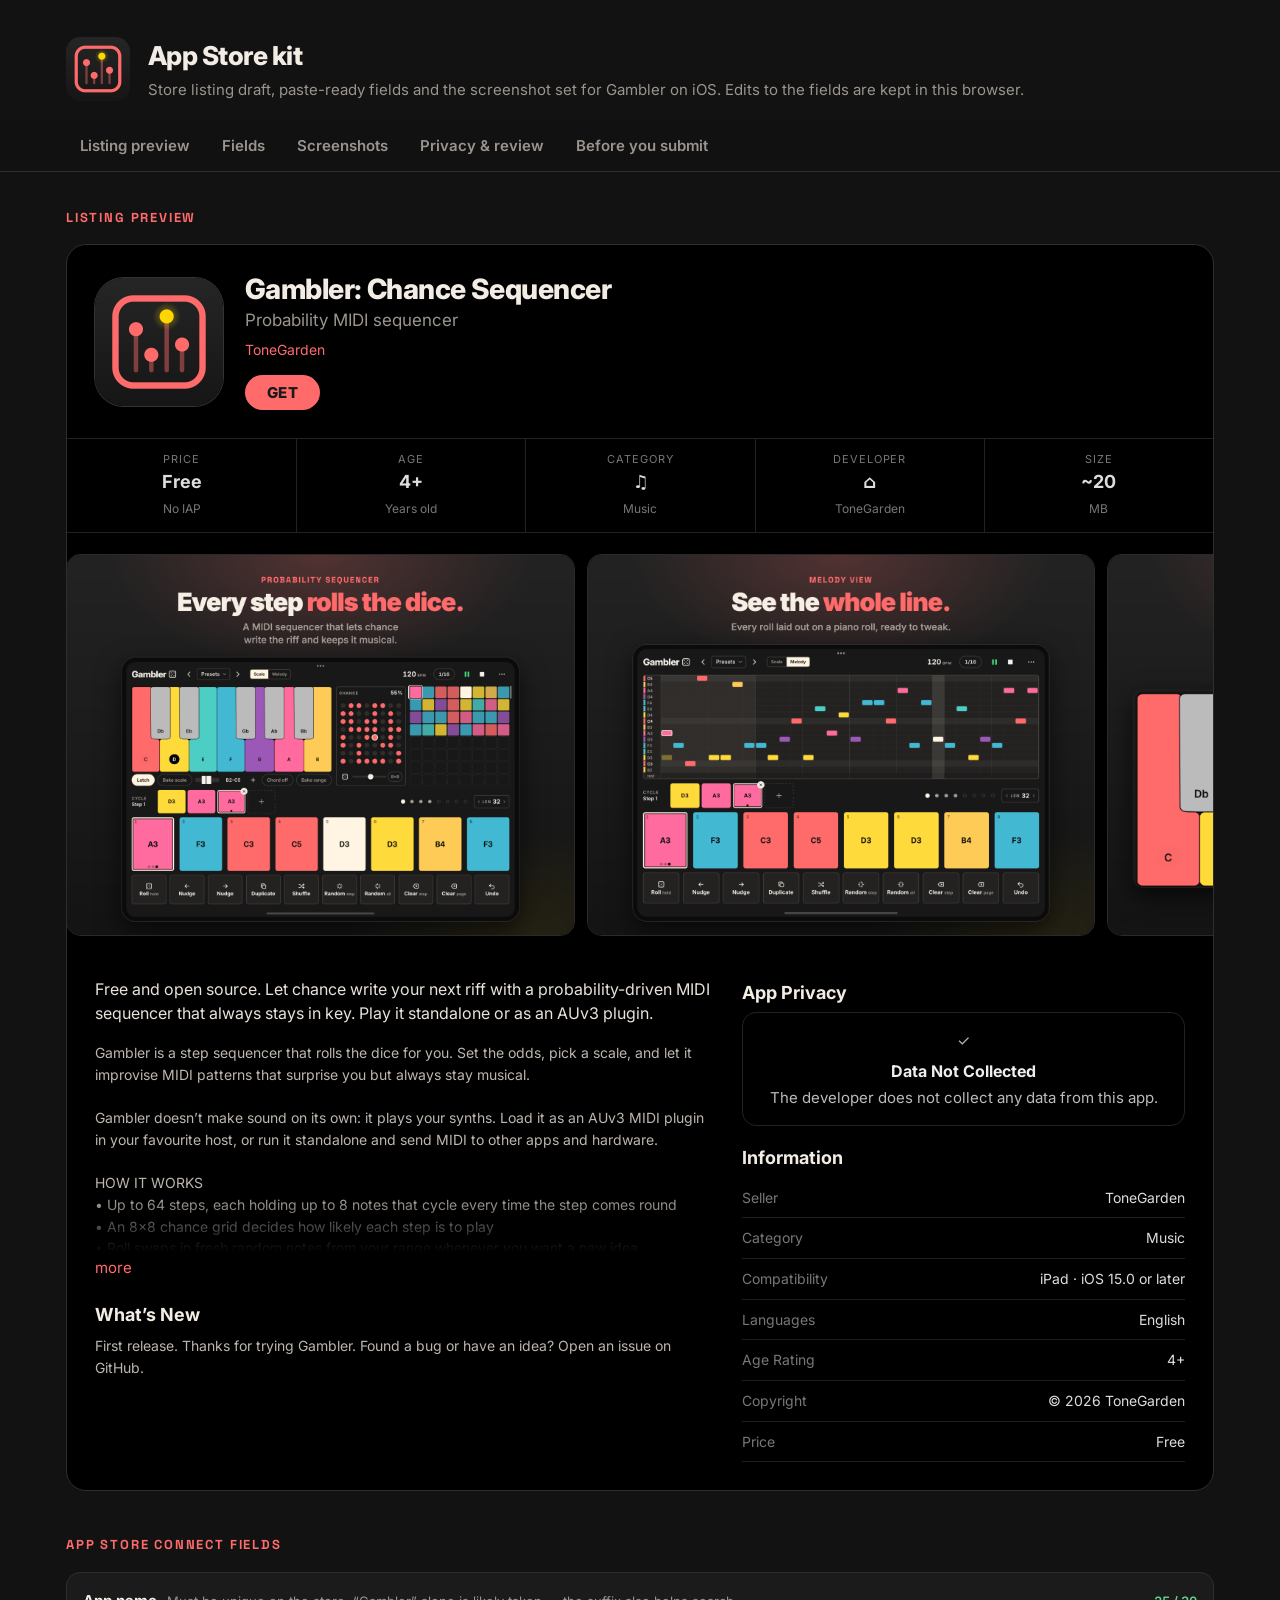
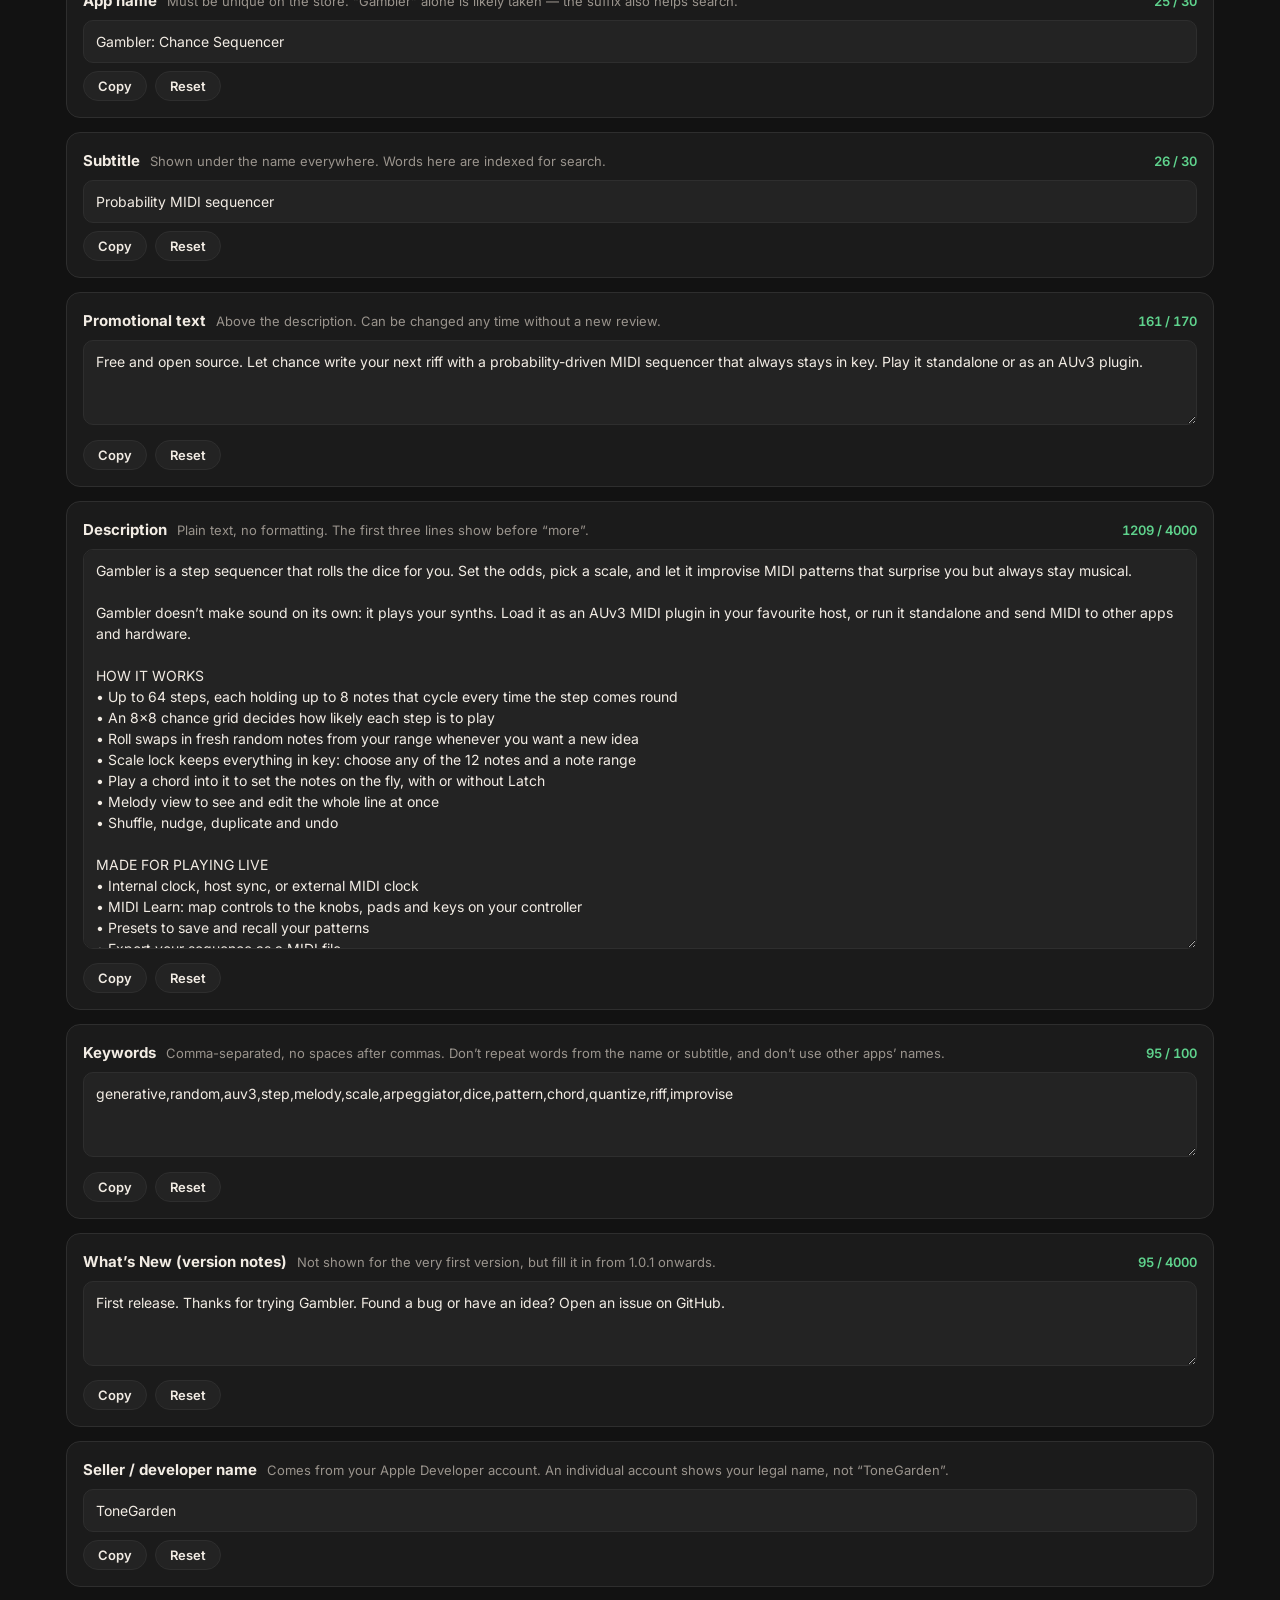
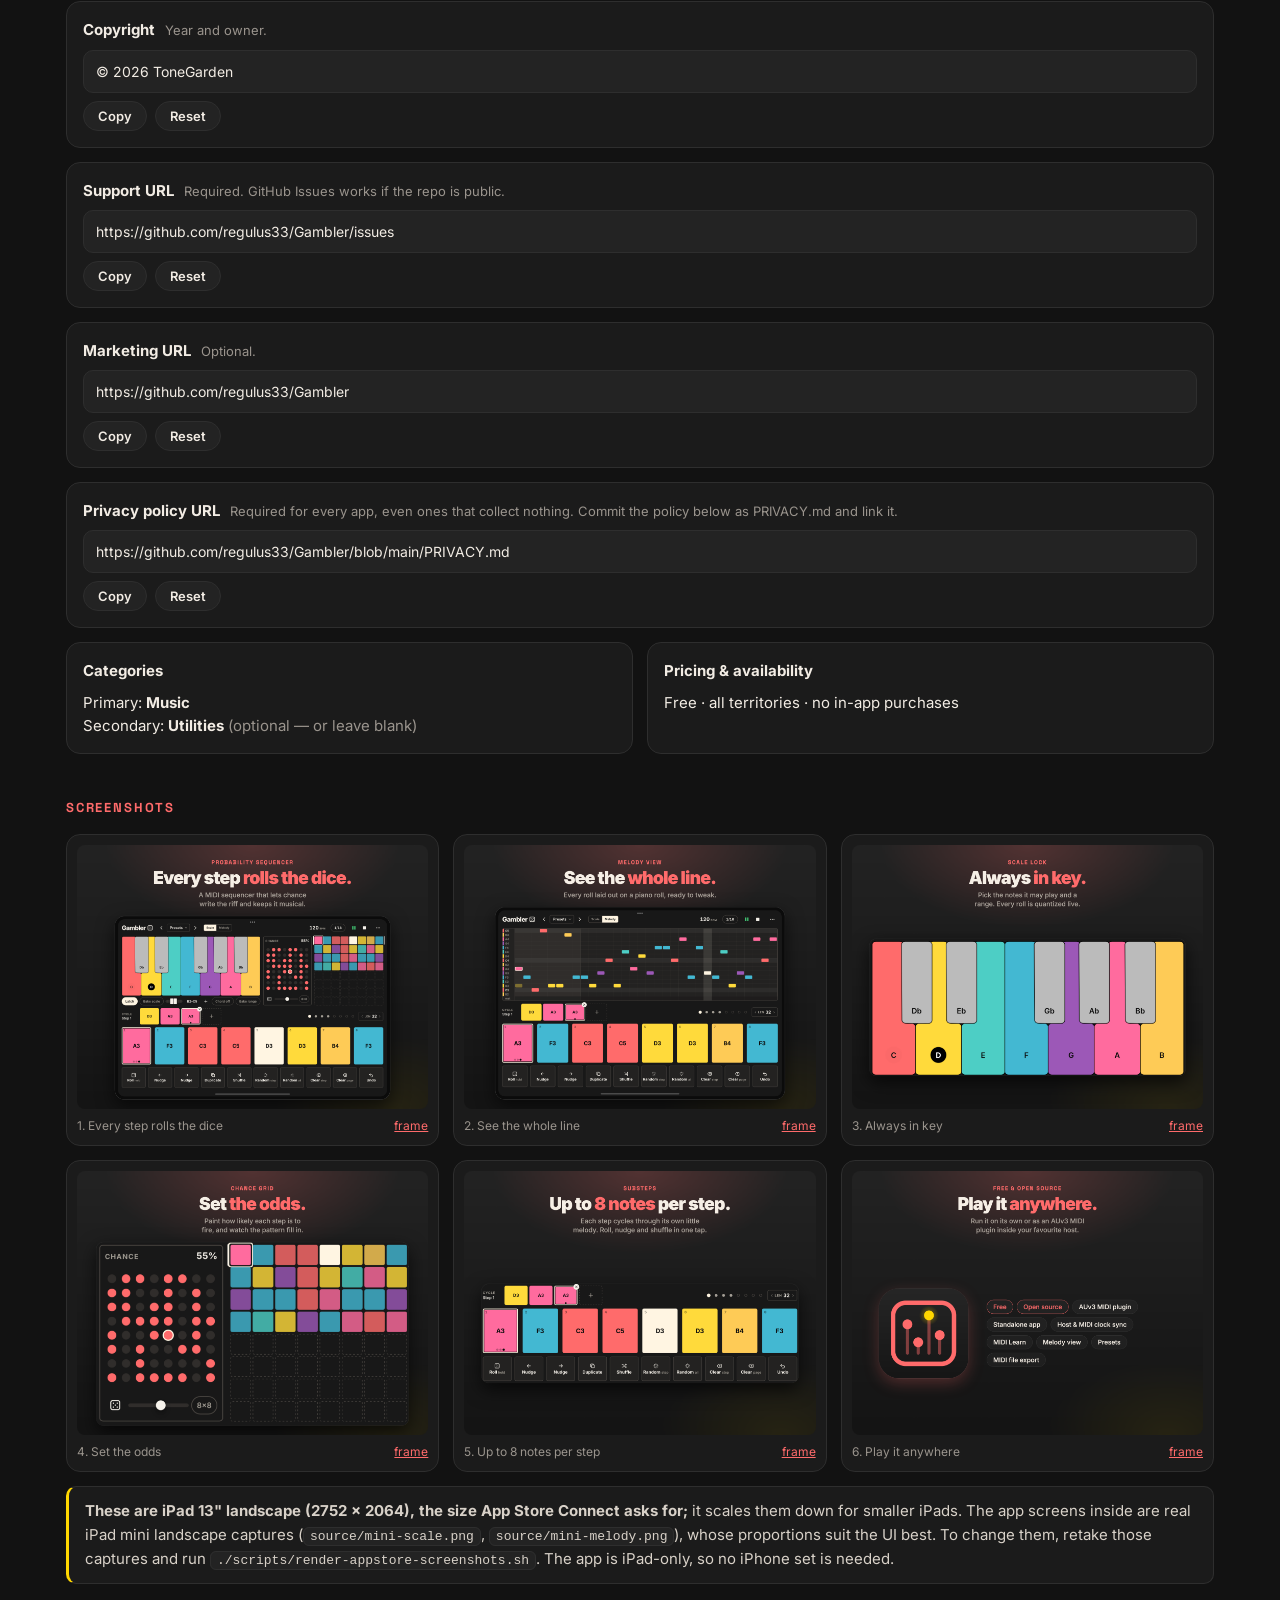
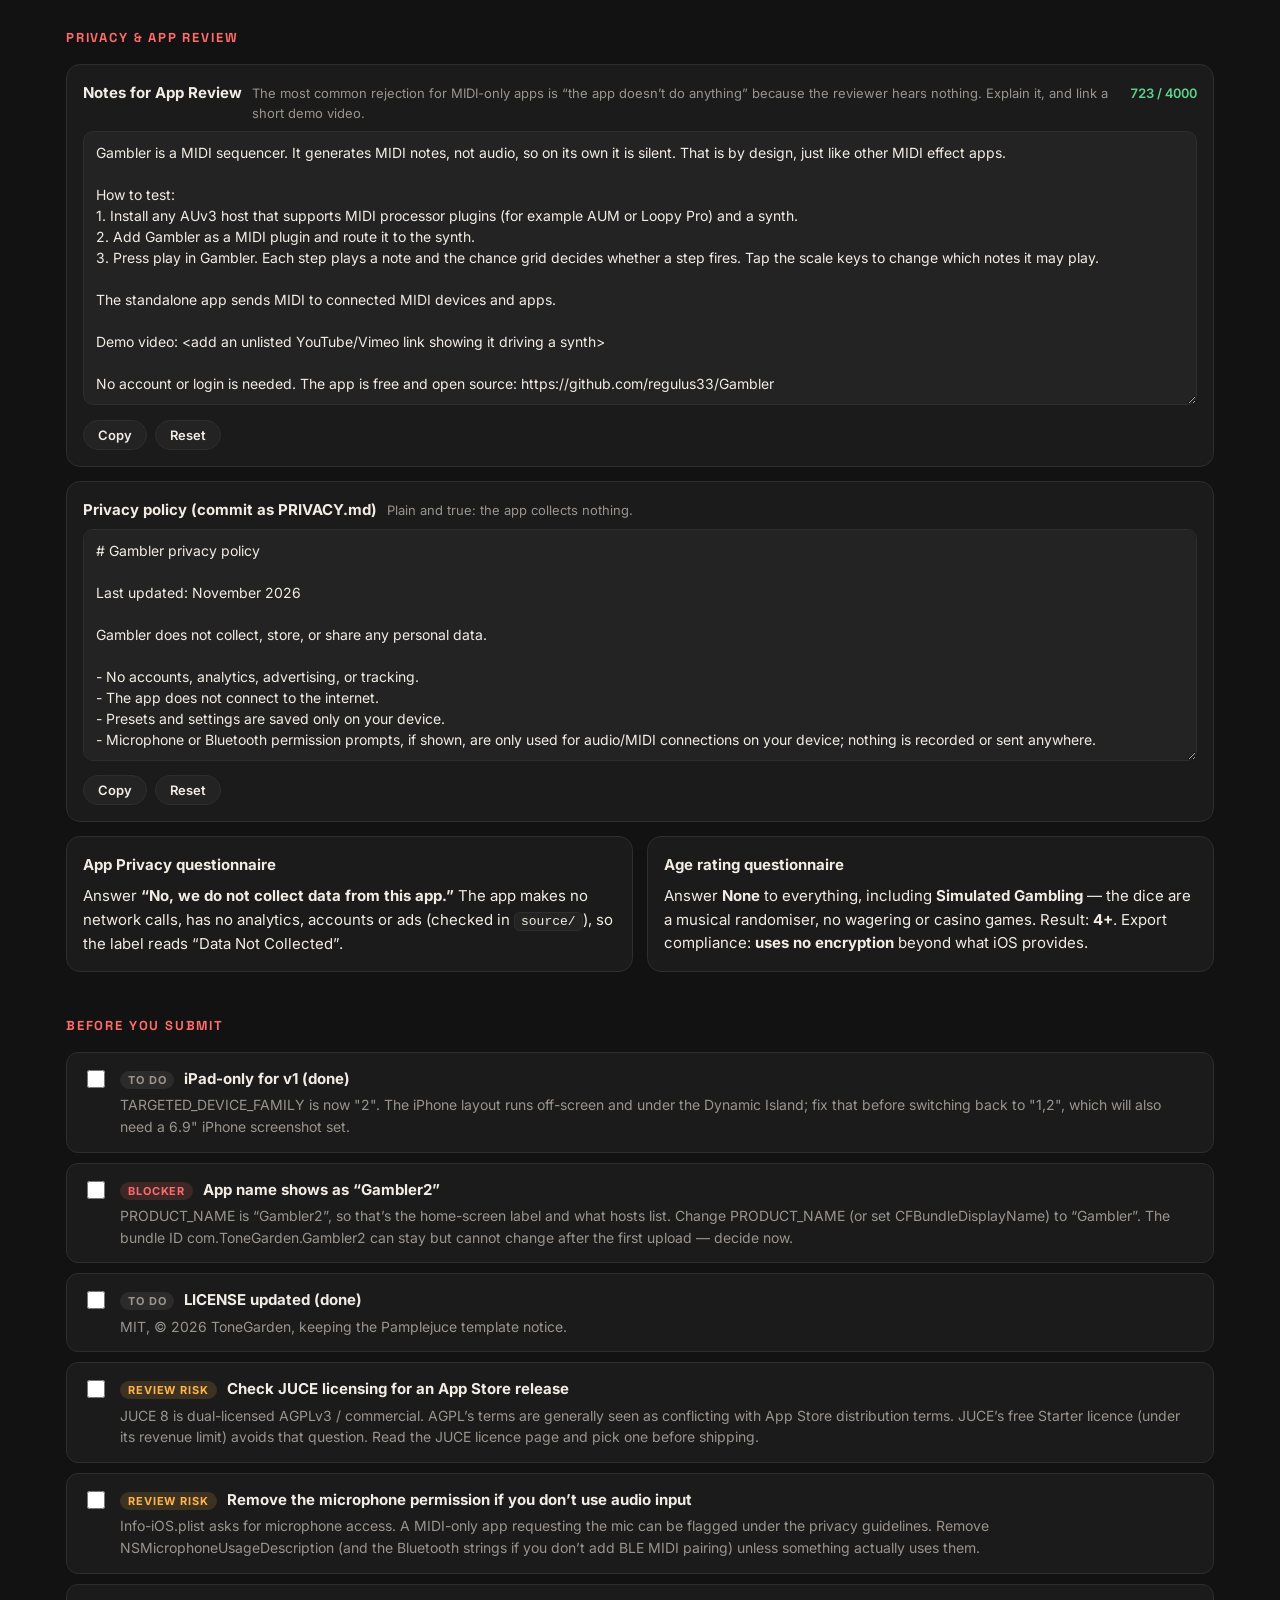
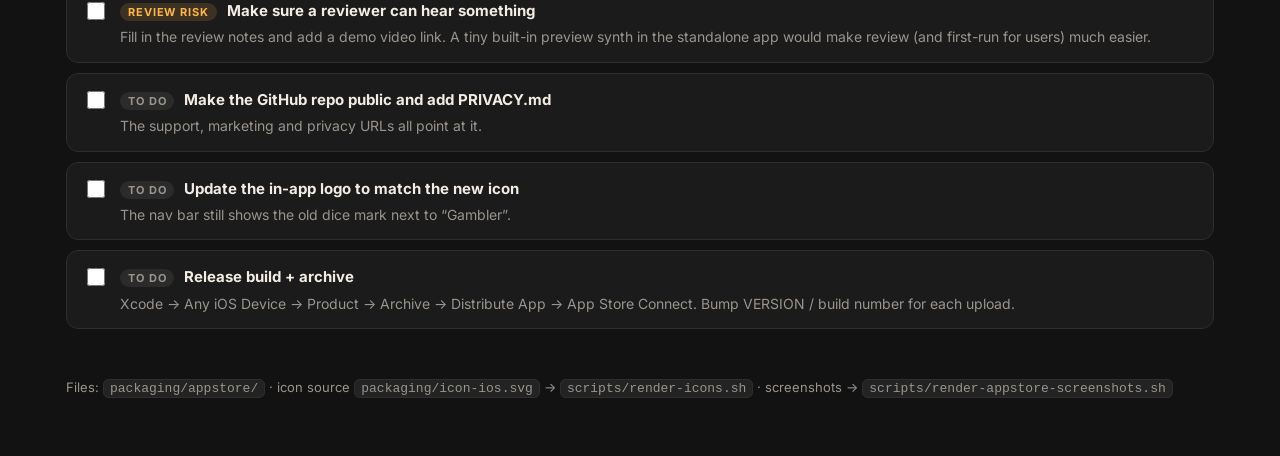
==== packaging/appstore/index.html @ eb15cb84 "Prepare for open source: new README, icons, App Store kit, iPad-only, remove stale docs and personal" ====
<!doctype html>
<html lang="en">
<head>
<meta charset="utf-8">
<meta name="viewport" content="width=device-width, initial-scale=1">
<title>Gambler App Store Kit</title>
<link href="https://fonts.googleapis.com/css2?family=Inter:wght@400;500;600;800;900&family=Space+Grotesk:wght@700&display=swap" rel="stylesheet">
<style>
  :root {
    --bg: #121212; --card: #1b1b1b; --raised: #232323; --line: #2e2e2e;
    --text: #f2ece4; --muted: #9a948d; --coral: #FF6B6B; --gold: #FFD700; --ok: #5fd38d; --warn: #ffb44d;
  }
  * { box-sizing: border-box; }
  body { margin: 0; background: var(--bg); color: var(--text); font: 15px/1.55 Inter, system-ui, sans-serif; }
  a { color: var(--coral); }
  .wrap { max-width: 1180px; margin: 0 auto; padding: 0 16px; }
  header.top { padding: 36px 0 20px; display: flex; gap: 18px; align-items: center; }
  header.top img { width: 64px; height: 64px; border-radius: 22.5%; }
  header.top h1 { margin: 0; font-size: 26px; font-weight: 800; letter-spacing: -0.02em; }
  header.top p { margin: 2px 0 0; color: var(--muted); }
  nav.tabs { position: sticky; top: 0; z-index: 5; background: color-mix(in srgb, var(--bg) 92%, transparent); backdrop-filter: blur(8px); border-bottom: 1px solid var(--line); }
  nav.tabs .wrap { display: flex; gap: 4px; overflow-x: auto; }
  nav.tabs a { color: var(--muted); text-decoration: none; padding: 12px 14px; font-weight: 600; white-space: nowrap; border-bottom: 2px solid transparent; }
  nav.tabs a:hover { color: var(--text); }
  section { padding: 36px 0 8px; }
  section > h2 { font-size: 13px; letter-spacing: .14em; text-transform: uppercase; color: var(--coral); font-family: 'Space Grotesk', sans-serif; margin: 0 0 16px; }

  /* ---------- store listing preview ---------- */
  .listing { background: #000; border-radius: 20px; border: 1px solid var(--line); overflow: hidden; }
  .lhead { display: flex; gap: 22px; padding: 28px; align-items: center; flex-wrap: wrap; }
  .lhead img { width: 128px; height: 128px; border-radius: 22.5%; box-shadow: 0 0 0 1px #333; }
  .lhead .t { flex: 1; min-width: 220px; }
  .lhead h3 { margin: 0; font-size: 28px; font-weight: 800; letter-spacing: -0.02em; line-height: 1.15; }
  .lhead .subt { color: var(--muted); font-size: 17px; margin-top: 2px; }
  .lhead .dev { color: var(--coral); font-size: 14px; margin-top: 6px; }
  .get { margin-top: 14px; display: inline-block; background: var(--coral); color: #1a1a1a; font-weight: 800; border-radius: 999px; padding: 6px 22px; letter-spacing: .02em; }
  .facts { display: grid; grid-template-columns: repeat(5, 1fr); border-top: 1px solid #222; border-bottom: 1px solid #222; }
  .facts div { padding: 12px 8px; text-align: center; border-left: 1px solid #222; }
  .facts div:first-child { border-left: 0; }
  .facts small { display: block; color: #777; font-size: 11px; text-transform: uppercase; letter-spacing: .08em; }
  .facts b { display: block; font-size: 18px; color: #ddd; }
  .facts span { color: #777; font-size: 12px; }
  .shots { display: flex; gap: 14px; overflow-x: auto; padding: 22px 28px; scroll-snap-type: x mandatory; }
  .shots img { height: 380px; border-radius: 14px; scroll-snap-align: start; box-shadow: 0 0 0 1px #2a2a2a; flex: none; }
  .lbody { padding: 4px 28px 28px; display: grid; grid-template-columns: 1.4fr 1fr; gap: 28px; }
  .lbody h4 { margin: 18px 0 6px; font-size: 18px; }
  .promo { font-size: 16px; color: #e8e2da; }
  .desc { white-space: pre-line; color: #bdb6ae; font-size: 14px; max-height: 210px; overflow: hidden; position: relative; }
  .desc.open { max-height: none; }
  .desc:not(.open)::after { content: ''; position: absolute; inset: auto 0 0; height: 60px; background: linear-gradient(transparent, #000); }
  .more { background: none; border: 0; color: var(--coral); font: inherit; padding: 4px 0; cursor: pointer; }
  .privacy { border: 1px solid #222; border-radius: 14px; padding: 16px; text-align: center; color: #bbb; }
  .privacy b { display: block; color: #eee; font-size: 16px; margin: 6px 0 2px; }
  .info { width: 100%; border-collapse: collapse; font-size: 14px; }
  .info td { padding: 9px 0; border-bottom: 1px solid #1d1d1d; }
  .info td:first-child { color: #777; }
  .info td:last-child { text-align: right; color: #ddd; }

  /* ---------- fields ---------- */
  .fields { display: grid; gap: 14px; }
  .field { background: var(--card); border: 1px solid var(--line); border-radius: 14px; padding: 16px; }
  .fhead { display: flex; align-items: baseline; gap: 10px; flex-wrap: wrap; margin-bottom: 8px; }
  .fhead b { font-size: 15px; }
  .fhead .hint { color: var(--muted); font-size: 13px; flex: 1; min-width: 200px; }
  .count { font-variant-numeric: tabular-nums; font-size: 13px; color: var(--ok); font-weight: 600; }
  .count.over { color: var(--coral); }
  textarea, input.v {
    width: 100%; background: var(--raised); color: var(--text); border: 1px solid var(--line); border-radius: 10px;
    padding: 10px 12px; font: 14px/1.5 Inter, sans-serif; resize: vertical;
  }
  textarea:focus, input.v:focus { outline: 2px solid var(--coral); outline-offset: -1px; }
  .factions { display: flex; gap: 8px; margin-top: 8px; }
  .btn { background: var(--raised); color: var(--text); border: 1px solid var(--line); border-radius: 999px; padding: 6px 14px; font: 600 13px Inter, sans-serif; cursor: pointer; }
  .btn:hover { border-color: var(--coral); }
  .btn.done { border-color: var(--ok); color: var(--ok); }
  .two { display: grid; grid-template-columns: 1fr 1fr; gap: 14px; }

  /* ---------- screenshots ---------- */
  .gallery { display: grid; grid-template-columns: repeat(auto-fill, minmax(300px, 1fr)); gap: 14px; }
  .gallery figure { margin: 0; background: var(--card); border: 1px solid var(--line); border-radius: 14px; padding: 10px; }
  .gallery img { width: 100%; border-radius: 8px; display: block; }
  .gallery figcaption { font-size: 12px; color: var(--muted); margin-top: 8px; display: flex; justify-content: space-between; }
  .note { background: var(--card); border: 1px solid var(--line); border-left: 3px solid var(--gold); border-radius: 10px; padding: 12px 16px; color: #d8d1c8; margin-top: 14px; }
  code { background: var(--raised); border: 1px solid var(--line); border-radius: 6px; padding: 1px 6px; font-size: 13px; }

  /* ---------- checklist ---------- */
  .checks { display: grid; gap: 10px; }
  .check { display: flex; gap: 12px; align-items: flex-start; background: var(--card); border: 1px solid var(--line); border-radius: 12px; padding: 14px 16px; }
  .check input { width: 18px; height: 18px; margin-top: 3px; accent-color: var(--coral); flex: none; }
  .check .tag { font-size: 11px; font-weight: 700; letter-spacing: .08em; text-transform: uppercase; border-radius: 999px; padding: 2px 8px; margin-right: 6px; }
  .tag.block { background: rgba(255,107,107,.15); color: var(--coral); }
  .tag.risk { background: rgba(255,180,77,.15); color: var(--warn); }
  .tag.todo { background: rgba(255,255,255,.07); color: var(--muted); }
  .check p { margin: 4px 0 0; color: var(--muted); font-size: 14px; }
  .check.done > div { opacity: .5; }
  footer { color: var(--muted); font-size: 13px; padding: 40px 0 60px; }

  @media (max-width: 760px) {
    .lbody, .two { grid-template-columns: 1fr; }
    .facts { grid-template-columns: repeat(3, 1fr); }
    .facts div:nth-child(n+4) { display: none; }
    .shots img { height: 220px; }
  }
</style>
</head>
<body>
<div class="wrap">
  <header class="top">
    <img src="source/icon.png" alt="Gambler icon">
    <div>
      <h1>App Store kit</h1>
      <p>Store listing draft, paste-ready fields and the screenshot set for Gambler on iOS. Edits to the fields are kept in this browser.</p>
    </div>
  </header>
</div>
<nav class="tabs"><div class="wrap">
  <a href="#preview">Listing preview</a><a href="#fields">Fields</a><a href="#screenshots">Screenshots</a><a href="#review">Privacy &amp; review</a><a href="#checklist">Before you submit</a>
</div></nav>

<main class="wrap">
  <!-- ======================================================= PREVIEW -->
  <section id="preview">
    <h2>Listing preview</h2>
    <div class="listing">
      <div class="lhead">
        <img src="source/icon.png" alt="">
        <div class="t">
          <h3 data-bind="name"></h3>
          <div class="subt" data-bind="subtitle"></div>
          <div class="dev" data-bind="seller"></div>
          <span class="get">GET</span>
        </div>
      </div>
      <div class="facts">
        <div><small>Price</small><b>Free</b><span>No IAP</span></div>
        <div><small>Age</small><b>4+</b><span>Years old</span></div>
        <div><small>Category</small><b>♫</b><span>Music</span></div>
        <div><small>Developer</small><b>⌂</b><span data-bind="seller"></span></div>
        <div><small>Size</small><b>~20</b><span>MB</span></div>
      </div>
      <div class="shots" id="shots"></div>
      <div class="lbody">
        <div>
          <p class="promo" data-bind="promo"></p>
          <div class="desc" id="desc" data-bind="description"></div>
          <button class="more" id="more">more</button>
          <h4>What’s New</h4>
          <div class="desc open" data-bind="whatsnew" style="max-height:none"></div>
        </div>
        <div>
          <h4>App Privacy</h4>
          <div class="privacy">✓<b>Data Not Collected</b>The developer does not collect any data from this app.</div>
          <h4>Information</h4>
          <table class="info">
            <tr><td>Seller</td><td data-bind="seller"></td></tr>
            <tr><td>Category</td><td>Music</td></tr>
            <tr><td>Compatibility</td><td>iPad · iOS 15.0 or later</td></tr>
            <tr><td>Languages</td><td>English</td></tr>
            <tr><td>Age Rating</td><td>4+</td></tr>
            <tr><td>Copyright</td><td data-bind="copyright"></td></tr>
            <tr><td>Price</td><td>Free</td></tr>
          </table>
        </div>
      </div>
    </div>
  </section>

  <!-- ======================================================= FIELDS -->
  <section id="fields">
    <h2>App Store Connect fields</h2>
    <div class="fields" id="fieldlist"></div>
    <div class="two" style="margin-top:14px">
      <div class="field">
        <div class="fhead"><b>Categories</b></div>
        Primary: <b>Music</b><br>Secondary: <b>Utilities</b> <span style="color:var(--muted)">(optional — or leave blank)</span>
      </div>
      <div class="field">
        <div class="fhead"><b>Pricing &amp; availability</b></div>
        Free · all territories · no in-app purchases
      </div>
    </div>
  </section>

  <!-- ======================================================= SCREENSHOTS -->
  <section id="screenshots">
    <h2>Screenshots</h2>
    <div class="gallery" id="gallery"></div>
    <div class="note">
      <b>These are iPad 13" landscape (2752 × 2064), the size App Store Connect asks for;</b> it scales them down for smaller iPads.
      The app screens inside are real iPad mini landscape captures (<code>source/mini-scale.png</code>, <code>source/mini-melody.png</code>),
      whose proportions suit the UI best. To change them, retake those captures and run <code>./scripts/render-appstore-screenshots.sh</code>.
      The app is iPad-only, so no iPhone set is needed.
    </div>
  </section>

  <!-- ======================================================= PRIVACY & REVIEW -->
  <section id="review">
    <h2>Privacy &amp; App Review</h2>
    <div class="fields" id="reviewlist"></div>
    <div class="two" style="margin-top:14px">
      <div class="field">
        <div class="fhead"><b>App Privacy questionnaire</b></div>
        Answer <b>“No, we do not collect data from this app.”</b> The app makes no network calls, has no analytics, accounts or ads (checked in <code>source/</code>), so the label reads “Data Not Collected”.
      </div>
      <div class="field">
        <div class="fhead"><b>Age rating questionnaire</b></div>
        Answer <b>None</b> to everything, including <b>Simulated Gambling</b> — the dice are a musical randomiser, no wagering or casino games. Result: <b>4+</b>.
        Export compliance: <b>uses no encryption</b> beyond what iOS provides.
      </div>
    </div>
  </section>

  <!-- ======================================================= CHECKLIST -->
  <section id="checklist">
    <h2>Before you submit</h2>
    <div class="checks" id="checks"></div>
  </section>

  <footer>Files: <code>packaging/appstore/</code> · icon source <code>packaging/icon-ios.svg</code> → <code>scripts/render-icons.sh</code> · screenshots → <code>scripts/render-appstore-screenshots.sh</code></footer>
</main>

<script>
const REPO = 'https://github.com/regulus33/Gambler';

const FIELDS = [
  { id: 'name', label: 'App name', limit: 30, hint: 'Must be unique on the store. “Gambler” alone is likely taken — the suffix also helps search.',
    value: 'Gambler: Chance Sequencer' },
  { id: 'subtitle', label: 'Subtitle', limit: 30, hint: 'Shown under the name everywhere. Words here are indexed for search.',
    value: 'Probability MIDI sequencer' },
  { id: 'promo', label: 'Promotional text', limit: 170, hint: 'Above the description. Can be changed any time without a new review.',
    value: 'Free and open source. Let chance write your next riff with a probability-driven MIDI sequencer that always stays in key. Play it standalone or as an AUv3 plugin.' },
  { id: 'description', label: 'Description', limit: 4000, rows: 18, hint: 'Plain text, no formatting. The first three lines show before “more”.',
    value:
`Gambler is a step sequencer that rolls the dice for you. Set the odds, pick a scale, and let it improvise MIDI patterns that surprise you but always stay musical.

Gambler doesn’t make sound on its own: it plays your synths. Load it as an AUv3 MIDI plugin in your favourite host, or run it standalone and send MIDI to other apps and hardware.

HOW IT WORKS
• Up to 64 steps, each holding up to 8 notes that cycle every time the step comes round
• An 8×8 chance grid decides how likely each step is to play
• Roll swaps in fresh random notes from your range whenever you want a new idea
• Scale lock keeps everything in key: choose any of the 12 notes and a note range
• Play a chord into it to set the notes on the fly, with or without Latch
• Melody view to see and edit the whole line at once
• Shuffle, nudge, duplicate and undo

MADE FOR PLAYING LIVE
• Internal clock, host sync, or external MIDI clock
• MIDI Learn: map controls to the knobs, pads and keys on your controller
• Presets to save and recall your patterns
• Export your sequence as a MIDI file

FREE AND OPEN SOURCE
No ads, no in-app purchases, no account, no tracking. The full source code is on GitHub: ${REPO}` },
  { id: 'keywords', label: 'Keywords', limit: 100, hint: 'Comma-separated, no spaces after commas. Don’t repeat words from the name or subtitle, and don’t use other apps’ names.',
    value: 'generative,random,auv3,step,melody,scale,arpeggiator,dice,pattern,chord,quantize,riff,improvise' },
  { id: 'whatsnew', label: 'What’s New (version notes)', limit: 4000, rows: 3, hint: 'Not shown for the very first version, but fill it in from 1.0.1 onwards.',
    value: 'First release. Thanks for trying Gambler. Found a bug or have an idea? Open an issue on GitHub.' },
  { id: 'seller', label: 'Seller / developer name', limit: 0, hint: 'Comes from your Apple Developer account. An individual account shows your legal name, not “ToneGarden”.',
    value: 'ToneGarden' },
  { id: 'copyright', label: 'Copyright', limit: 0, hint: 'Year and owner.', value: '© 2026 ToneGarden' },
  { id: 'support', label: 'Support URL', limit: 0, hint: 'Required. GitHub Issues works if the repo is public.', value: REPO + '/issues' },
  { id: 'marketing', label: 'Marketing URL', limit: 0, hint: 'Optional.', value: REPO },
  { id: 'privacyurl', label: 'Privacy policy URL', limit: 0, hint: 'Required for every app, even ones that collect nothing. Commit the policy below as PRIVACY.md and link it.',
    value: REPO + '/blob/main/PRIVACY.md' },
];

const REVIEW = [
  { id: 'reviewnotes', label: 'Notes for App Review', limit: 4000, rows: 12,
    hint: 'The most common rejection for MIDI-only apps is “the app doesn’t do anything” because the reviewer hears nothing. Explain it, and link a short demo video.',
    value:
`Gambler is a MIDI sequencer. It generates MIDI notes, not audio, so on its own it is silent. That is by design, just like other MIDI effect apps.

How to test:
1. Install any AUv3 host that supports MIDI processor plugins (for example AUM or Loopy Pro) and a synth.
2. Add Gambler as a MIDI plugin and route it to the synth.
3. Press play in Gambler. Each step plays a note and the chance grid decides whether a step fires. Tap the scale keys to change which notes it may play.

The standalone app sends MIDI to connected MIDI devices and apps.

Demo video: <add an unlisted YouTube/Vimeo link showing it driving a synth>

No account or login is needed. The app is free and open source: ${REPO}` },
  { id: 'privacypolicy', label: 'Privacy policy (commit as PRIVACY.md)', limit: 0, rows: 10, hint: 'Plain and true: the app collects nothing.',
    value:
`# Gambler privacy policy

Last updated: November 2026

Gambler does not collect, store, or share any personal data.

- No accounts, analytics, advertising, or tracking.
- The app does not connect to the internet.
- Presets and settings are saved only on your device.
- Microphone or Bluetooth permission prompts, if shown, are only used for audio/MIDI connections on your device; nothing is recorded or sent anywhere.

Questions: open an issue at ${REPO}/issues` },
];

const CHECKS = [
  { tag: 'todo', title: 'iPad-only for v1 (done)',
    body: 'TARGETED_DEVICE_FAMILY is now "2". The iPhone layout runs off-screen and under the Dynamic Island; fix that before switching back to "1,2", which will also need a 6.9" iPhone screenshot set.' },
  { tag: 'block', title: 'App name shows as “Gambler2”',
    body: 'PRODUCT_NAME is “Gambler2”, so that’s the home-screen label and what hosts list. Change PRODUCT_NAME (or set CFBundleDisplayName) to “Gambler”. The bundle ID com.ToneGarden.Gambler2 can stay but cannot change after the first upload — decide now.' },
  { tag: 'todo', title: 'LICENSE updated (done)',
    body: 'MIT, © 2026 ToneGarden, keeping the Pamplejuce template notice.' },
  { tag: 'risk', title: 'Check JUCE licensing for an App Store release',
    body: 'JUCE 8 is dual-licensed AGPLv3 / commercial. AGPL’s terms are generally seen as conflicting with App Store distribution terms. JUCE’s free Starter licence (under its revenue limit) avoids that question. Read the JUCE licence page and pick one before shipping.' },
  { tag: 'risk', title: 'Remove the microphone permission if you don’t use audio input',
    body: 'Info-iOS.plist asks for microphone access. A MIDI-only app requesting the mic can be flagged under the privacy guidelines. Remove NSMicrophoneUsageDescription (and the Bluetooth strings if you don’t add BLE MIDI pairing) unless something actually uses them.' },
  { tag: 'risk', title: 'Make sure a reviewer can hear something',
    body: 'Fill in the review notes and add a demo video link. A tiny built-in preview synth in the standalone app would make review (and first-run for users) much easier.' },
  { tag: 'todo', title: 'Make the GitHub repo public and add PRIVACY.md', body: 'The support, marketing and privacy URLs all point at it.' },
    { tag: 'todo', title: 'Update the in-app logo to match the new icon', body: 'The nav bar still shows the old dice mark next to “Gambler”.' },
  { tag: 'todo', title: 'Release build + archive', body: 'Xcode → Any iOS Device → Product → Archive → Distribute App → App Store Connect. Bump VERSION / build number for each upload.' },
];

// ---- state (per-browser convenience only) ----
const store = {
  get(k) { try { return localStorage.getItem('gambler.kit.' + k); } catch (e) { return null; } },
  set(k, v) { try { localStorage.setItem('gambler.kit.' + k, v); } catch (e) {} },
};
const values = {};
[...FIELDS, ...REVIEW].forEach(f => values[f.id] = store.get(f.id) ?? f.value);

function fieldHTML(f) {
  const multi = f.rows || f.limit > 30;
  const input = multi
    ? `<textarea rows="${f.rows || 3}" data-id="${f.id}"></textarea>`
    : `<input class="v" data-id="${f.id}">`;
  return `<div class="field">
    <div class="fhead"><b>${f.label}</b><span class="hint">${f.hint || ''}</span>
      ${f.limit ? `<span class="count" data-count="${f.id}"></span>` : ''}</div>
    ${input}
    <div class="factions"><button class="btn" data-copy="${f.id}">Copy</button>
      <button class="btn" data-reset="${f.id}">Reset</button></div>
  </div>`;
}
document.getElementById('fieldlist').innerHTML = FIELDS.map(fieldHTML).join('');
document.getElementById('reviewlist').innerHTML = REVIEW.map(fieldHTML).join('');

const all = Object.fromEntries([...FIELDS, ...REVIEW].map(f => [f.id, f]));
function refresh(id) {
  const f = all[id], v = values[id];
  const c = document.querySelector(`[data-count="${id}"]`);
  if (c) { c.textContent = `${[...v].length} / ${f.limit}`; c.classList.toggle('over', [...v].length > f.limit); }
  document.querySelectorAll(`[data-bind="${id}"]`).forEach(el => el.textContent = v);
}
document.querySelectorAll('[data-id]').forEach(el => {
  const id = el.dataset.id;
  el.value = values[id];
  el.addEventListener('input', () => { values[id] = el.value; store.set(id, el.value); refresh(id); });
  refresh(id);
});
document.addEventListener('click', e => {
  const copy = e.target.closest('[data-copy]'), reset = e.target.closest('[data-reset]');
  if (copy) {
    navigator.clipboard.writeText(values[copy.dataset.copy]).then(() => {
      copy.textContent = 'Copied'; copy.classList.add('done');
      setTimeout(() => { copy.textContent = 'Copy'; copy.classList.remove('done'); }, 1200);
    });
  }
  if (reset) {
    const id = reset.dataset.reset; values[id] = all[id].value; store.set(id, values[id]);
    document.querySelector(`[data-id="${id}"]`).value = values[id]; refresh(id);
  }
});
document.getElementById('more').onclick = e => {
  const d = document.getElementById('desc'); d.classList.toggle('open');
  e.target.textContent = d.classList.contains('open') ? 'less' : 'more';
};

// ---- screenshots ----
const SHOTS = ['Every step rolls the dice', 'See the whole line', 'Always in key', 'Set the odds', 'Up to 8 notes per step', 'Play it anywhere'];
const bust = '?v=' + Date.now();
document.getElementById('shots').innerHTML = SHOTS.map((t, i) => `<img src="screenshots/ipad-${i + 1}.png${bust}" alt="${t}">`).join('');
document.getElementById('gallery').innerHTML = SHOTS.map((t, i) => `<figure>
  <a href="screenshots/ipad-${i + 1}.png" download><img src="screenshots/ipad-${i + 1}.png${bust}" alt="${t}"></a>
  <figcaption><span>${i + 1}. ${t}</span><a href="frame.html?n=${i + 1}" target="_blank">frame</a></figcaption></figure>`).join('');

// ---- checklist ----
document.getElementById('checks').innerHTML = CHECKS.map((c, i) => `<label class="check" data-i="${i}">
  <input type="checkbox" data-check="${i}"><div><span class="tag ${c.tag}">${{ block: 'Blocker', risk: 'Review risk', todo: 'To do' }[c.tag]}</span>
  <b>${c.title}</b><p>${c.body}</p></div></label>`).join('');
document.querySelectorAll('[data-check]').forEach(cb => {
  const i = cb.dataset.check;
  cb.checked = store.get('check.' + i) === '1';
  cb.closest('.check').classList.toggle('done', cb.checked);
  cb.addEventListener('change', () => { store.set('check.' + i, cb.checked ? '1' : '0'); cb.closest('.check').classList.toggle('done', cb.checked); });
});
</script>
</body>
</html>
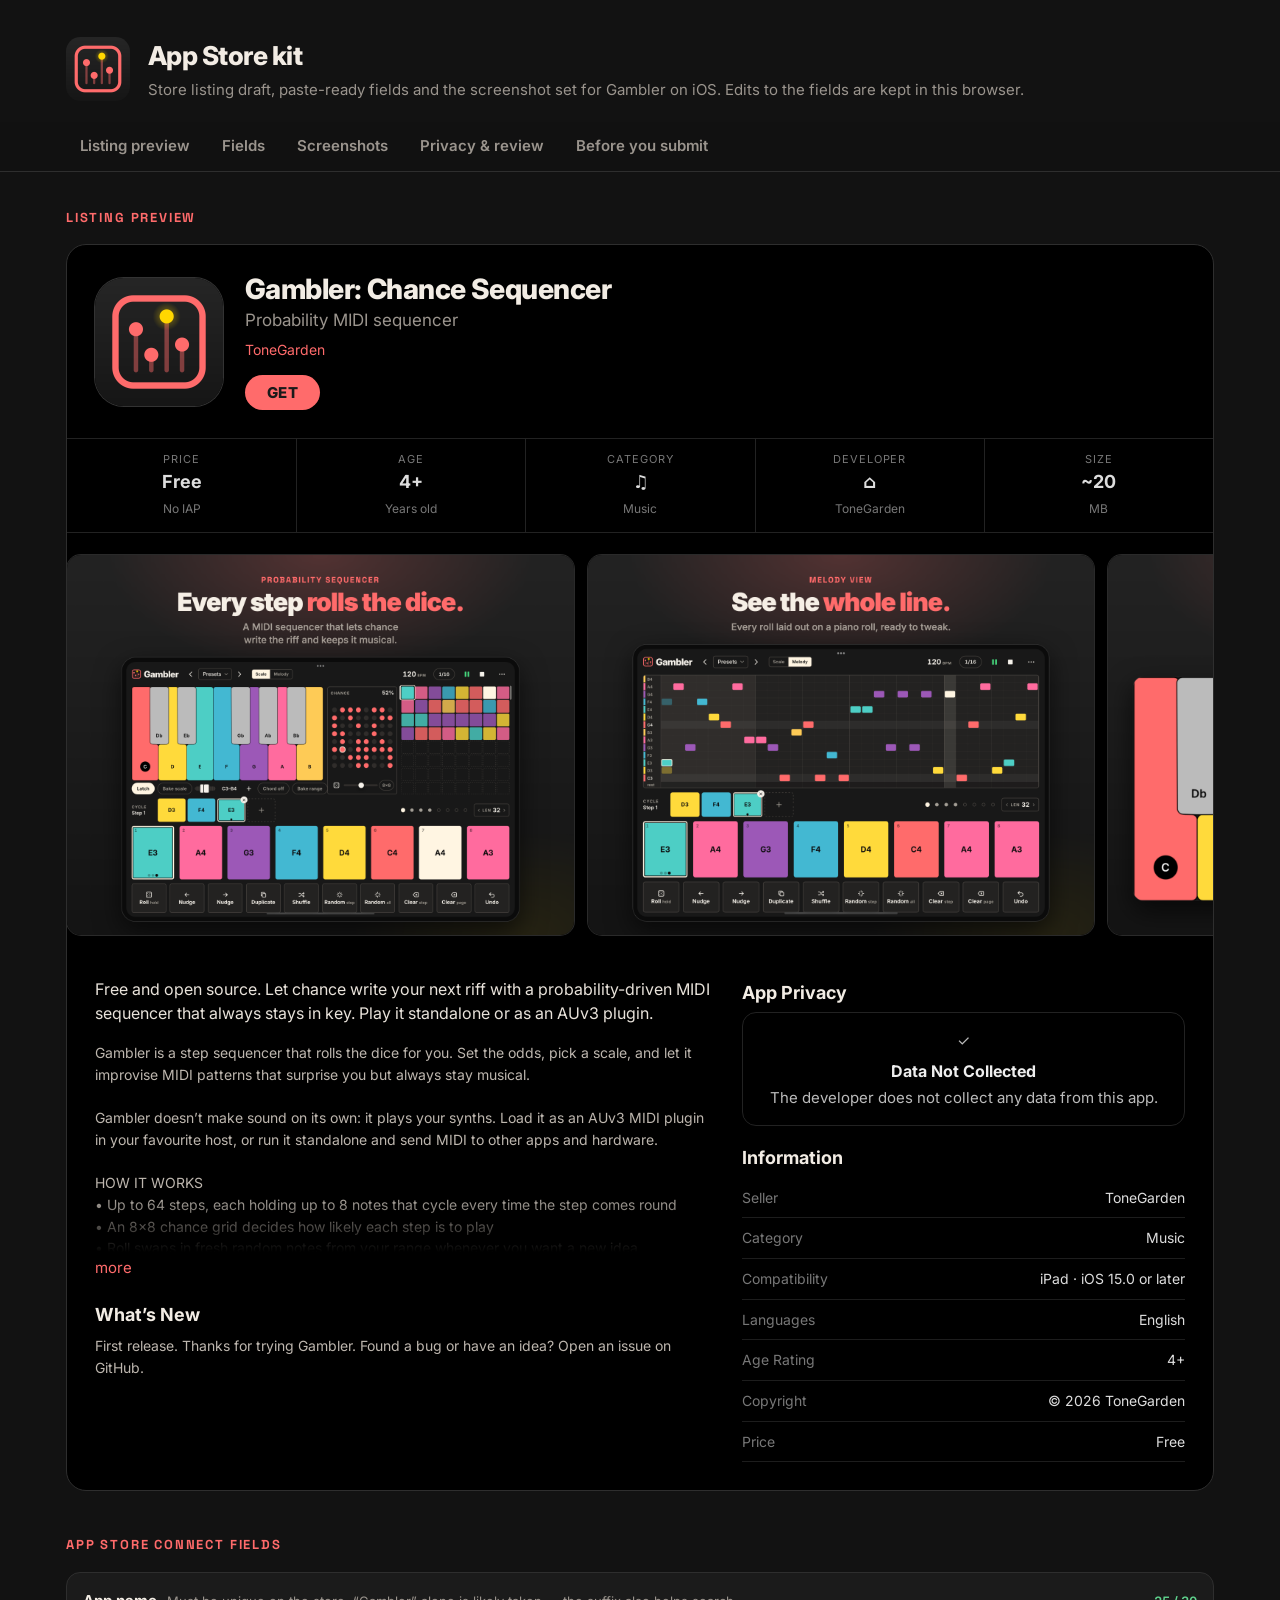
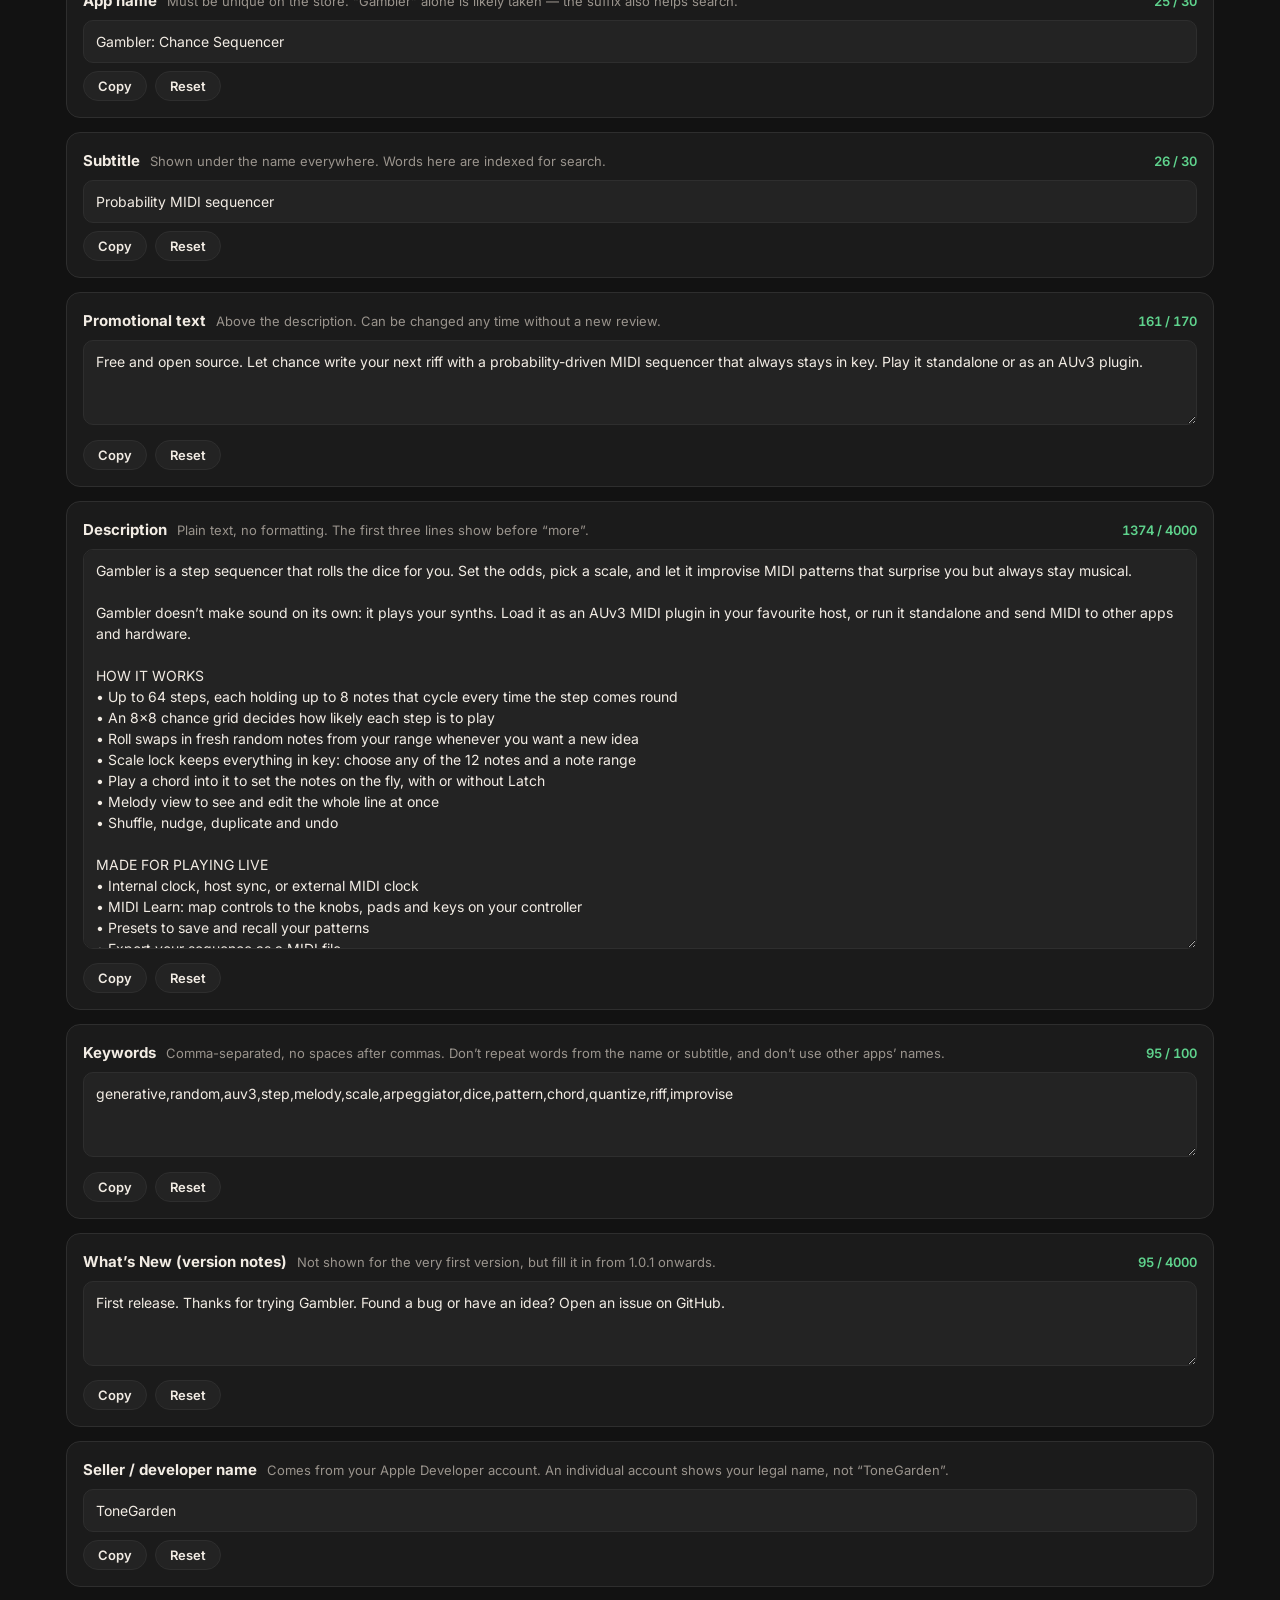
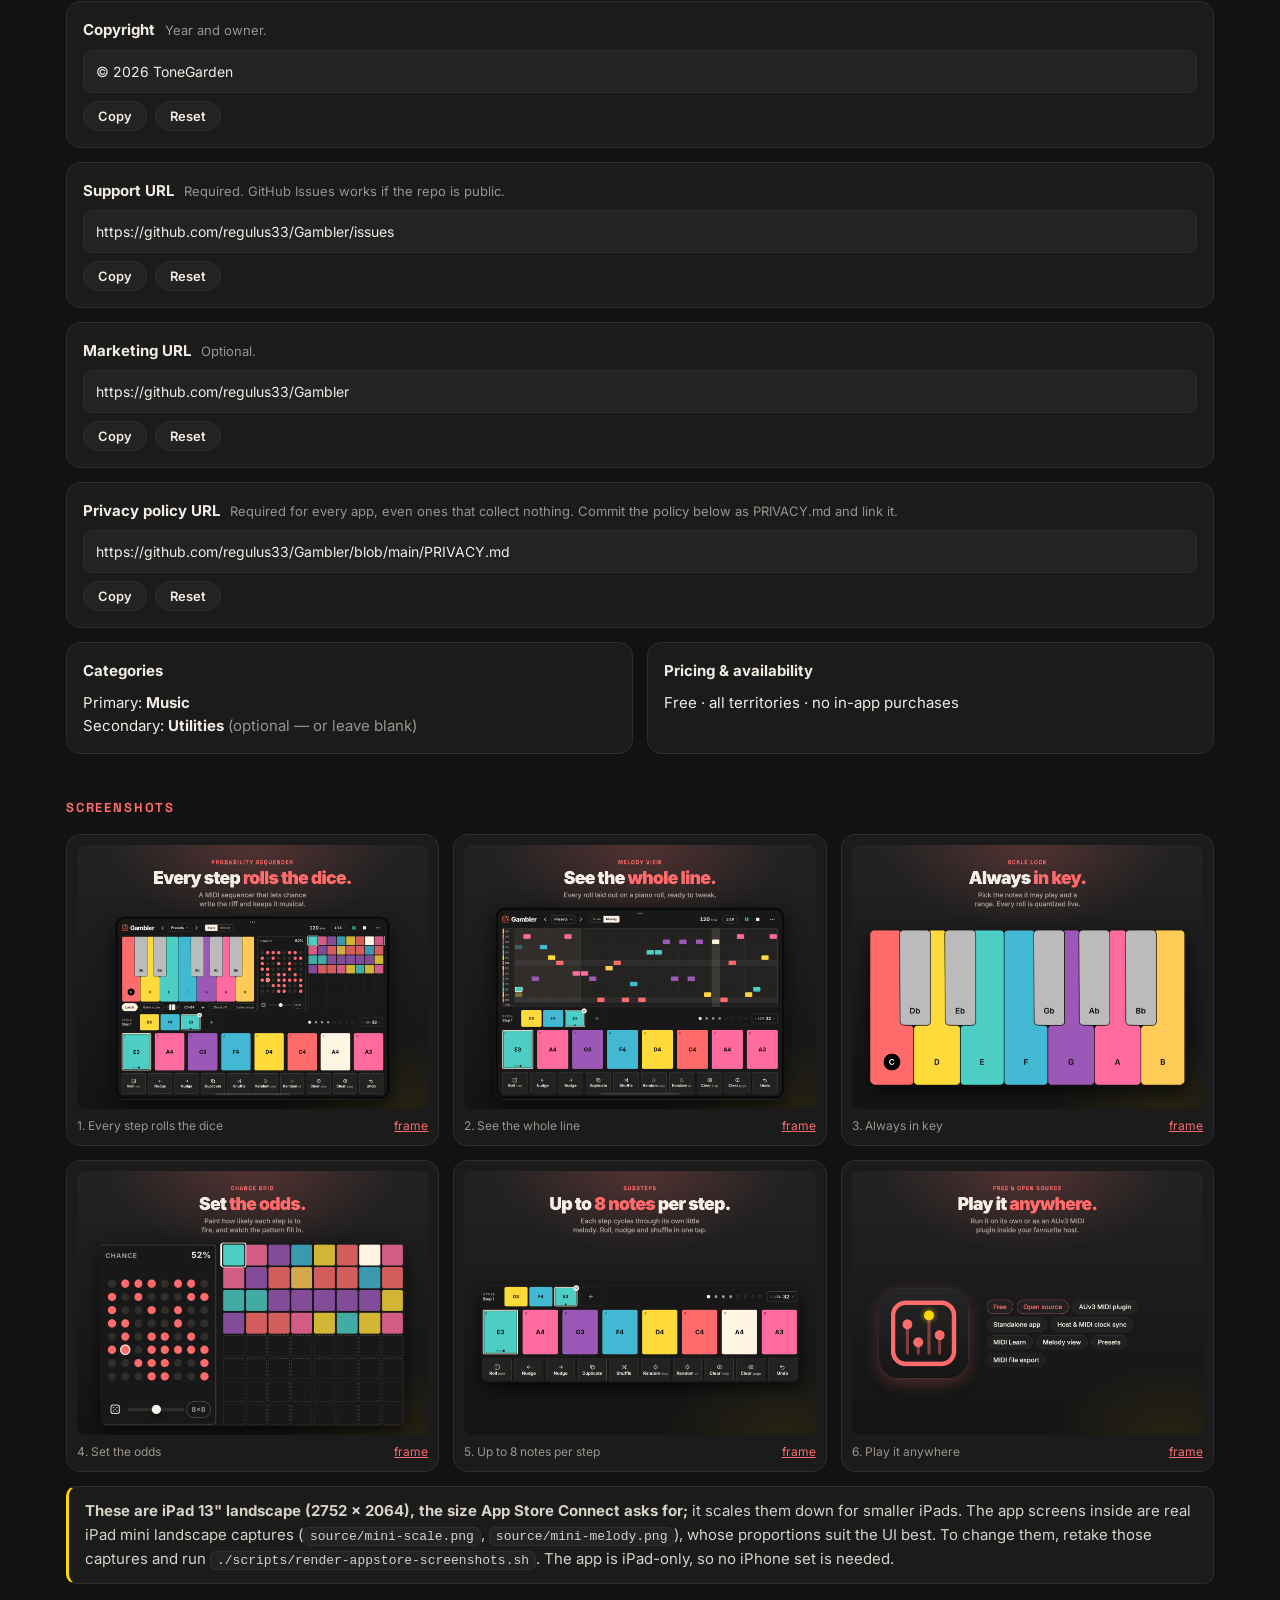
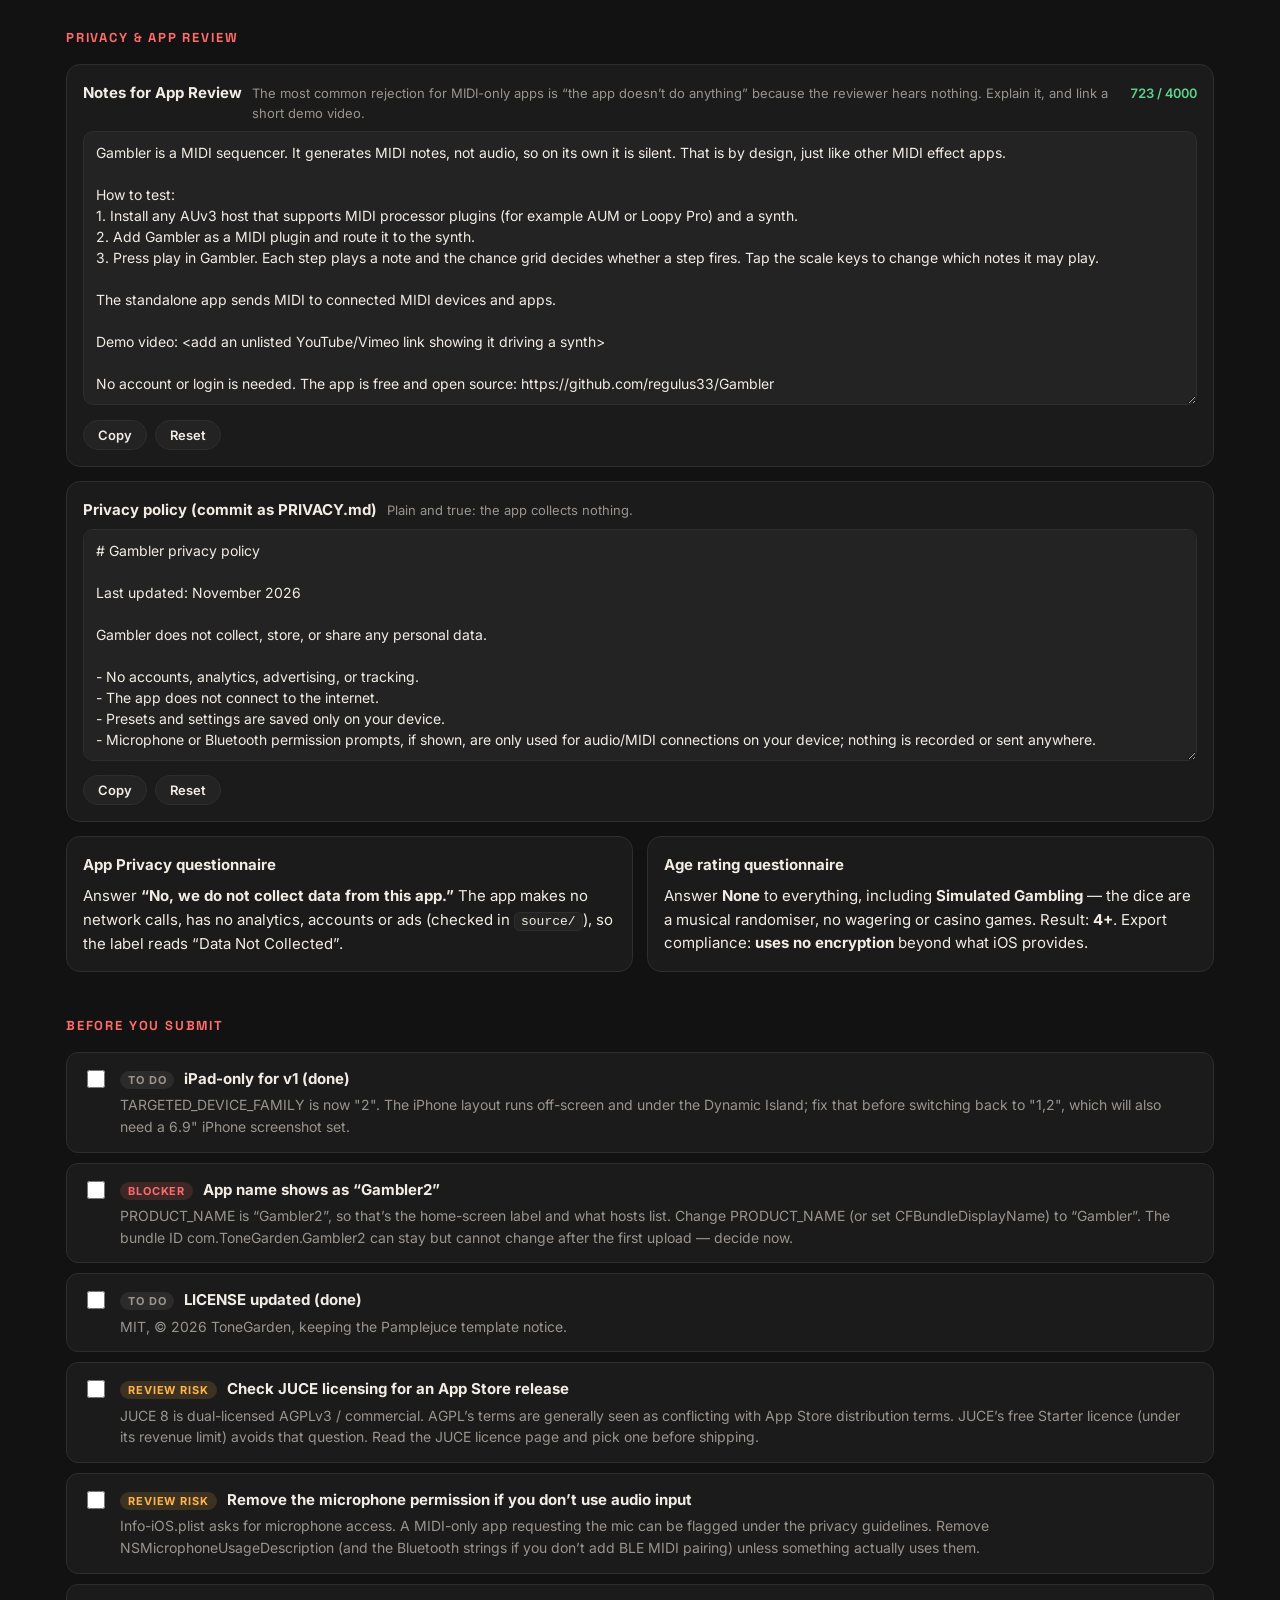
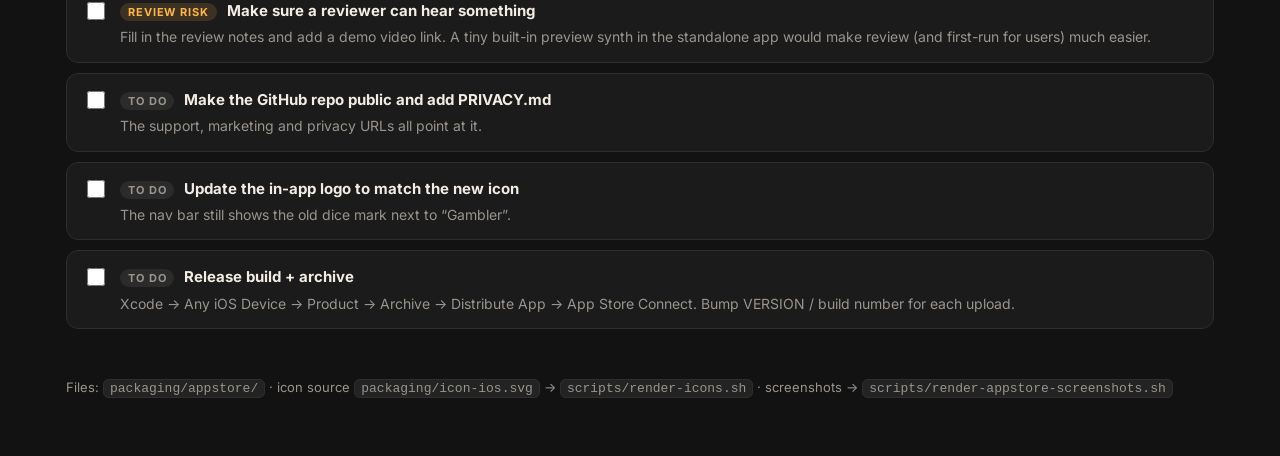
==== commit 53e75b08: "Add Report a bug menu item and new logo mark; regenerate screenshots" ====
--- a/packaging/appstore/index.html
+++ b/packaging/appstore/index.html
@@ -251,7 +251,10 @@
 • Export your sequence as a MIDI file
 
 FREE AND OPEN SOURCE
-No ads, no in-app purchases, no account, no tracking. The full source code is on GitHub: ${REPO}` },
+No ads, no in-app purchases, no account, no tracking. The full source code is on GitHub: ${REPO}
+
+FOUND A BUG? HAVE AN IDEA?
+Gambler is actively developed and every report helps. Tap ⋯ → Report a bug in the app, or open an issue on GitHub, and I’ll take a look.` },
   { id: 'keywords', label: 'Keywords', limit: 100, hint: 'Comma-separated, no spaces after commas. Don’t repeat words from the name or subtitle, and don’t use other apps’ names.',
     value: 'generative,random,auv3,step,melody,scale,arpeggiator,dice,pattern,chord,quantize,riff,improvise' },
   { id: 'whatsnew', label: 'What’s New (version notes)', limit: 4000, rows: 3, hint: 'Not shown for the very first version, but fill it in from 1.0.1 onwards.',
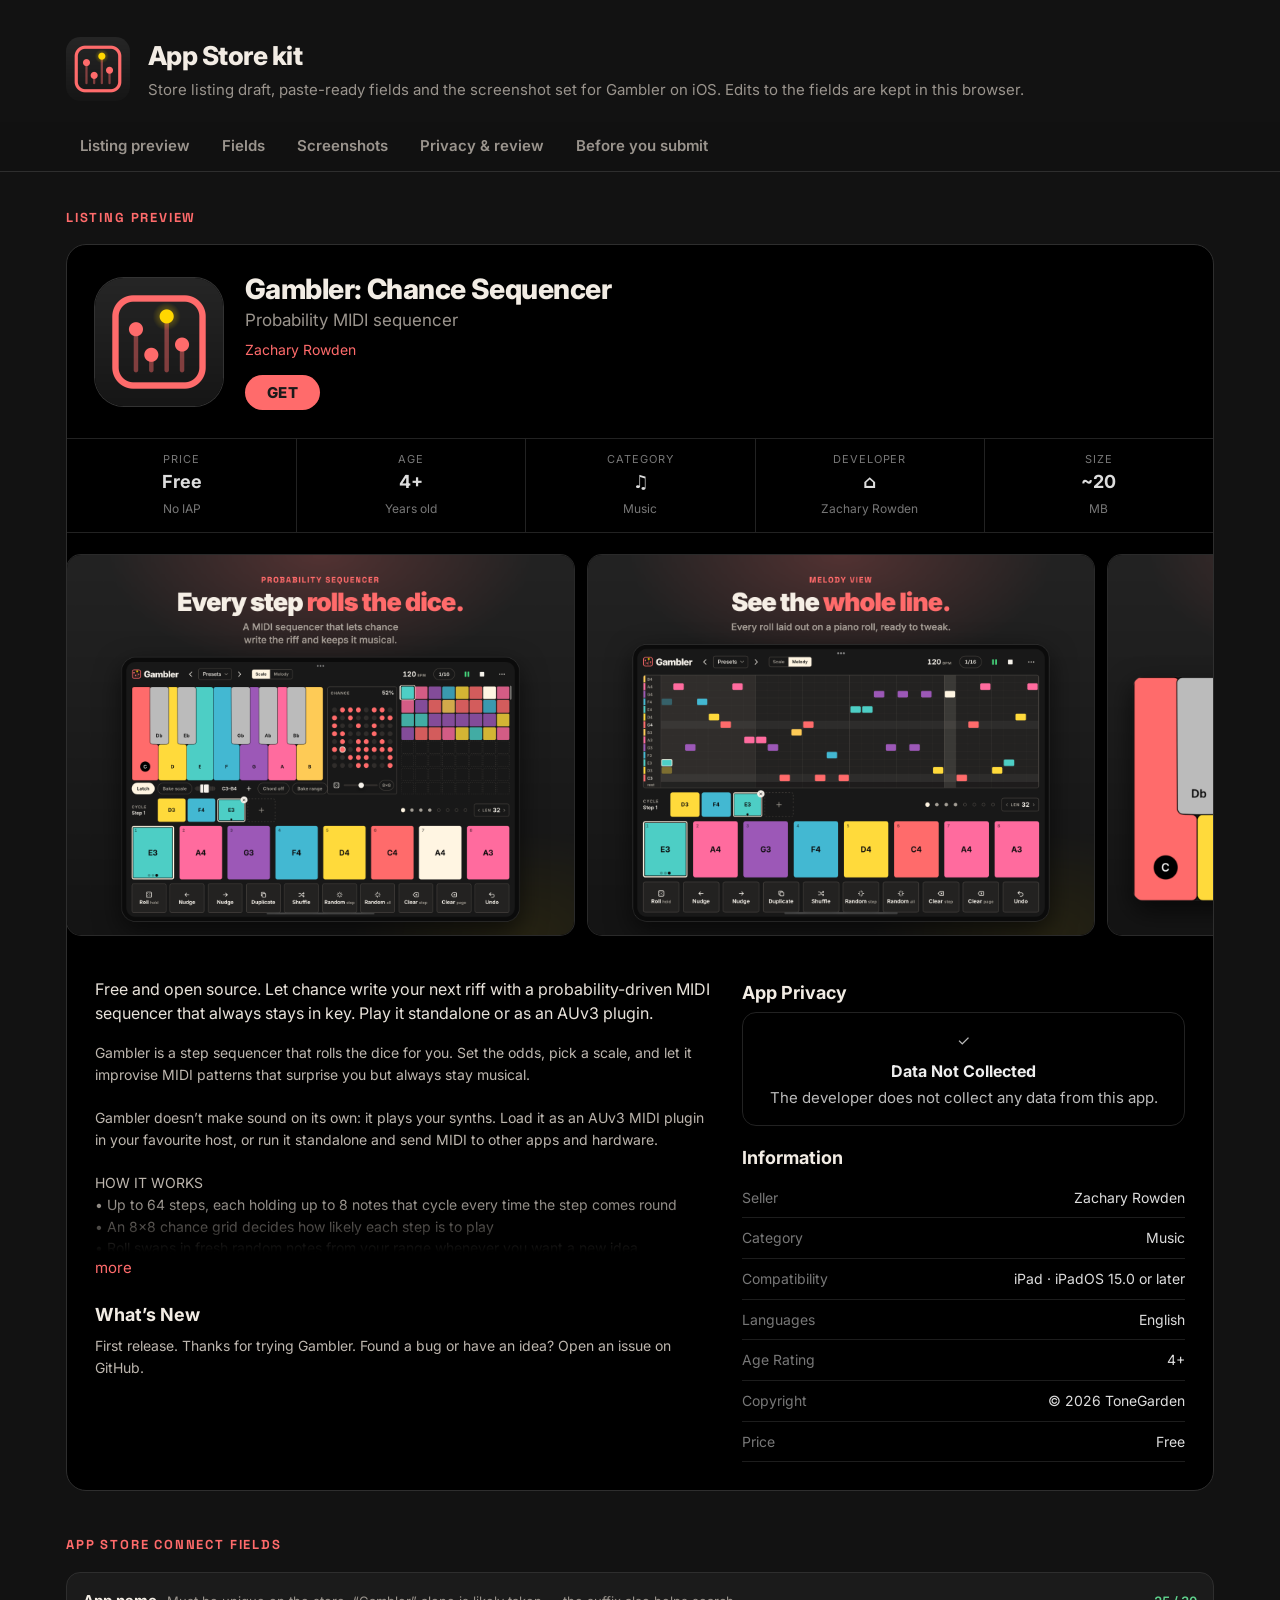
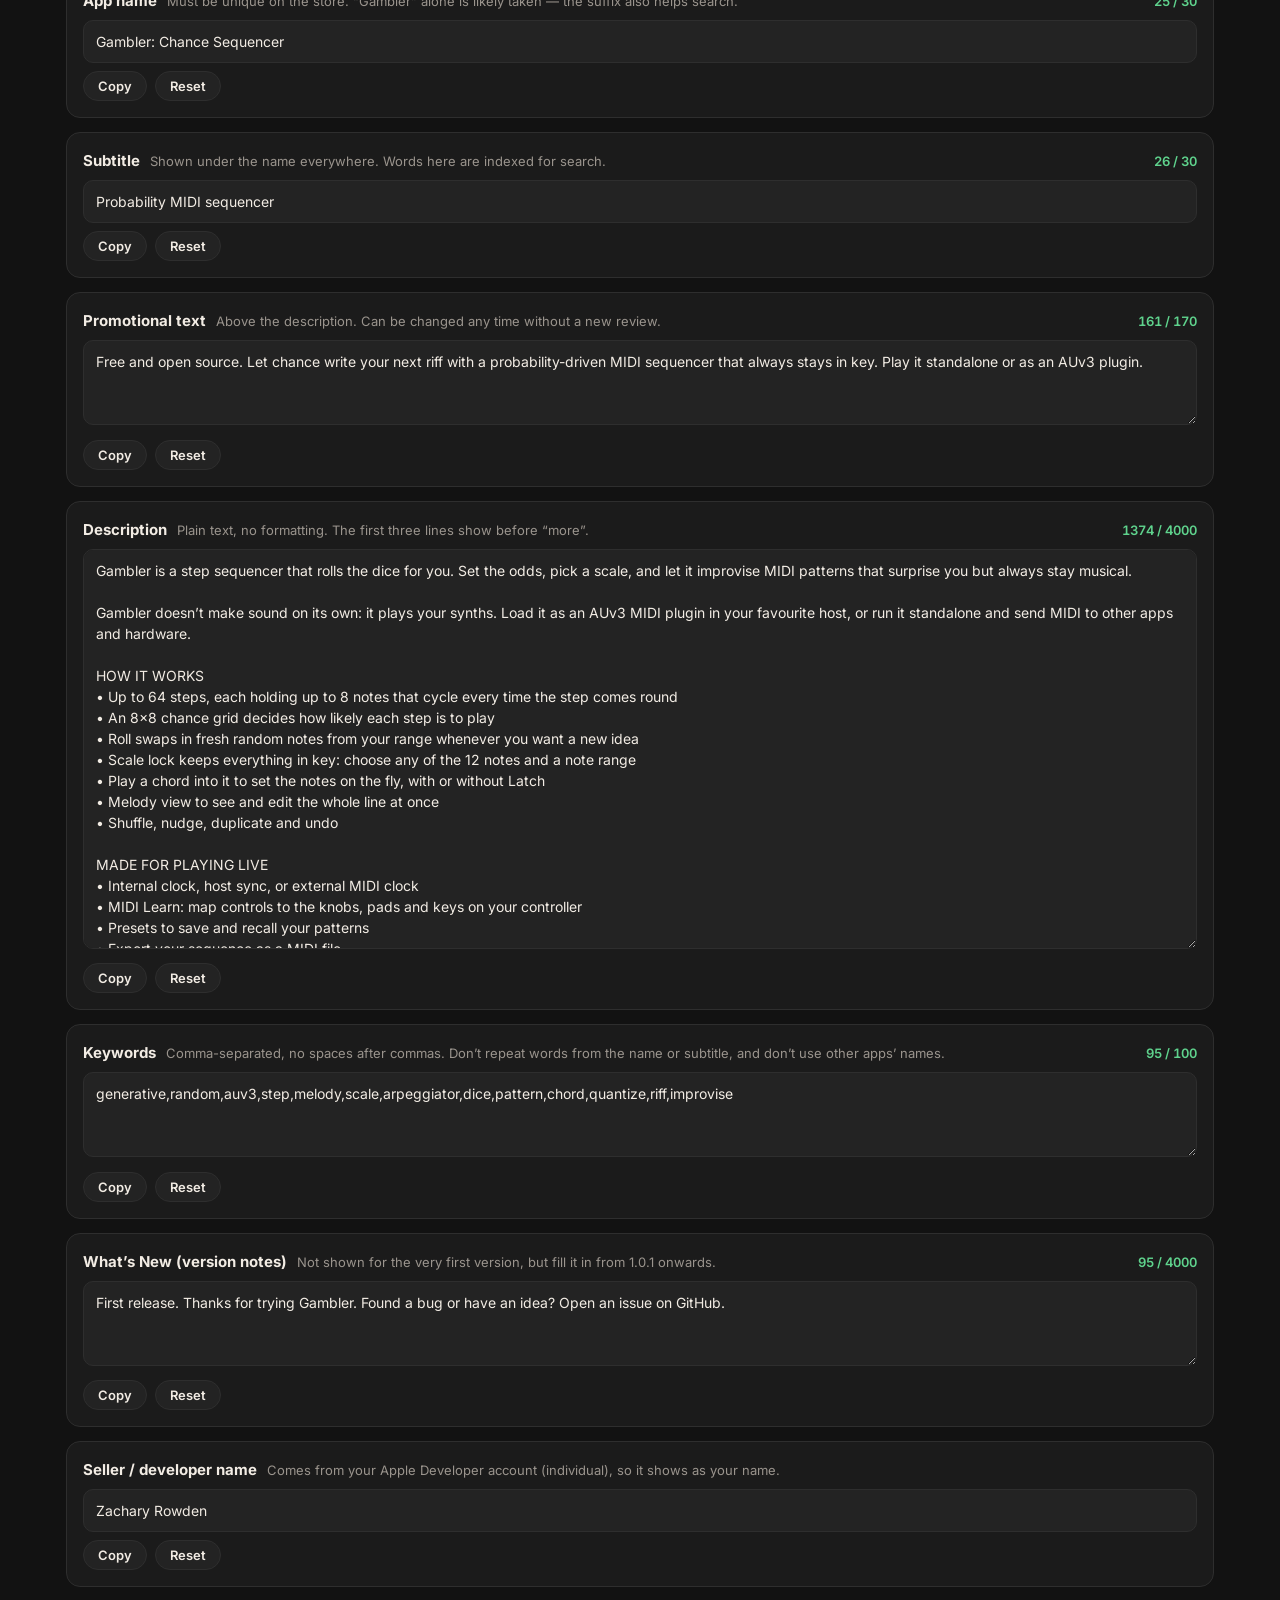
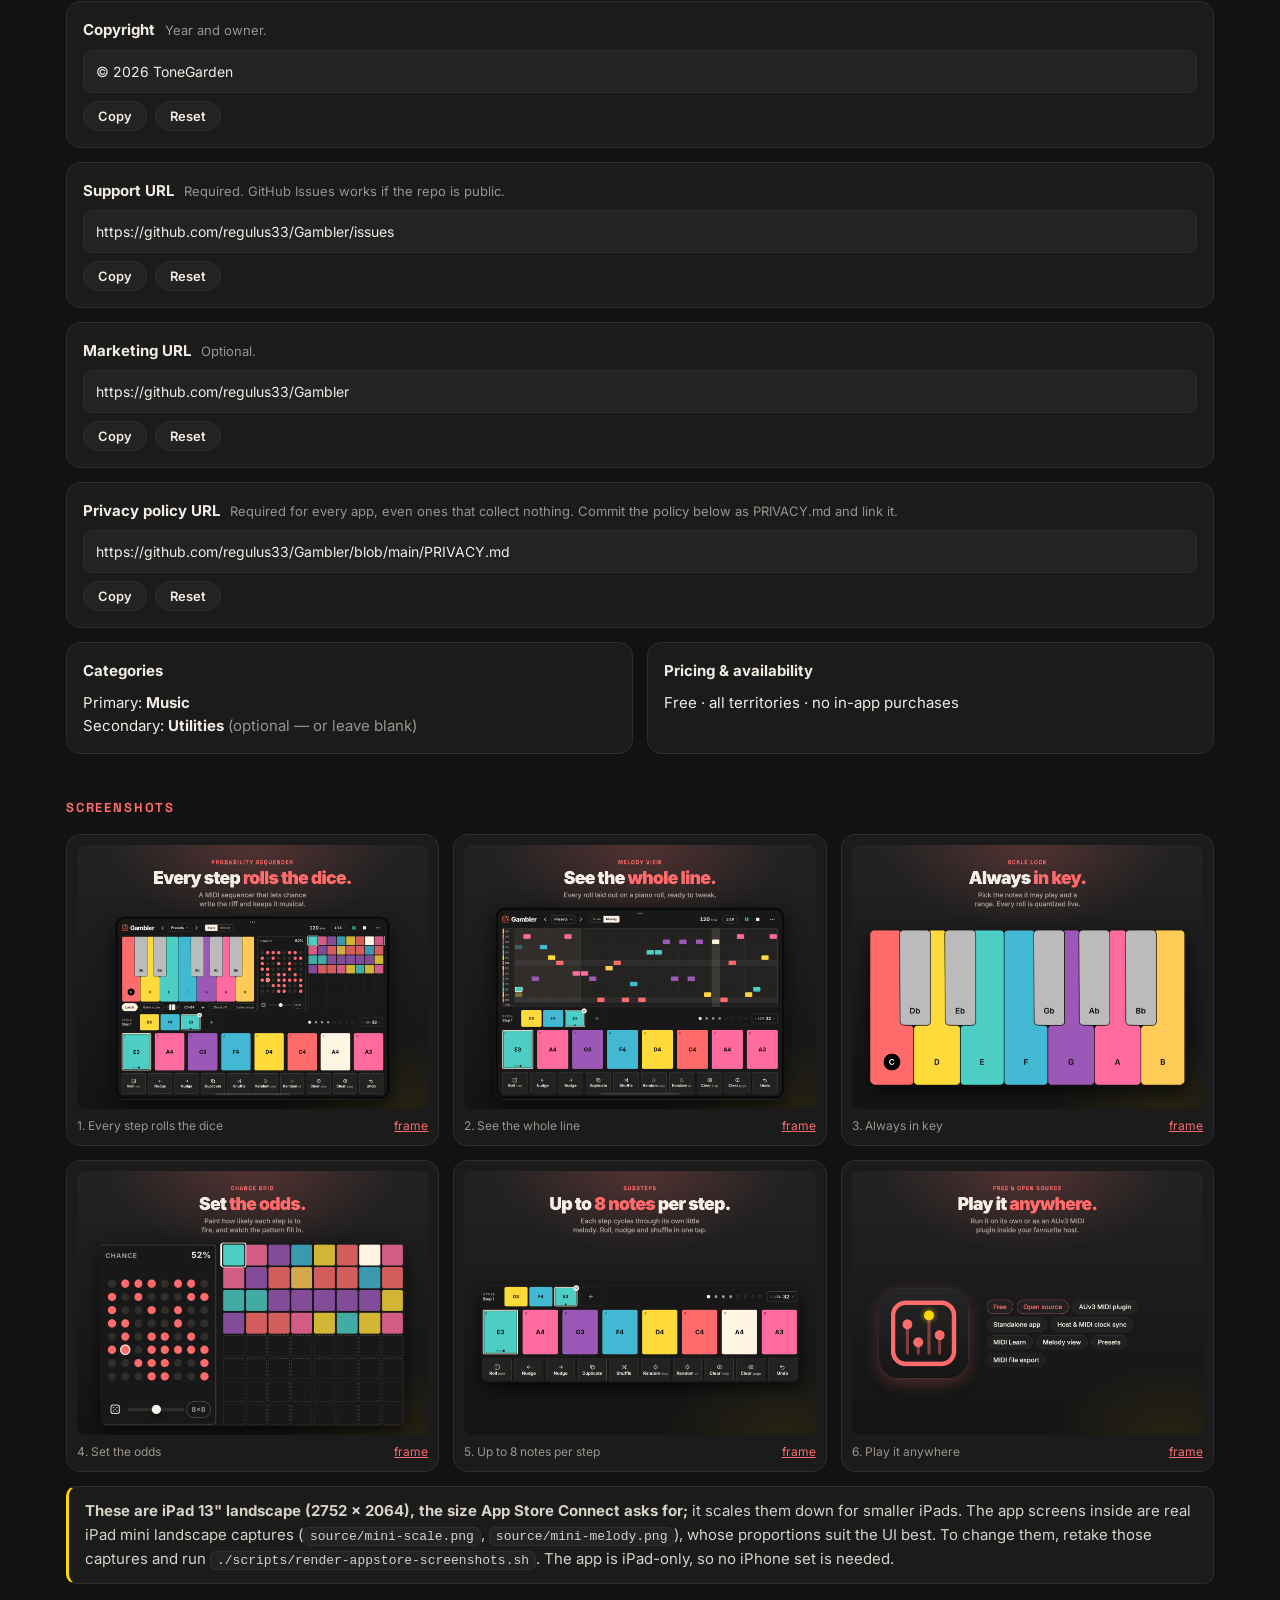
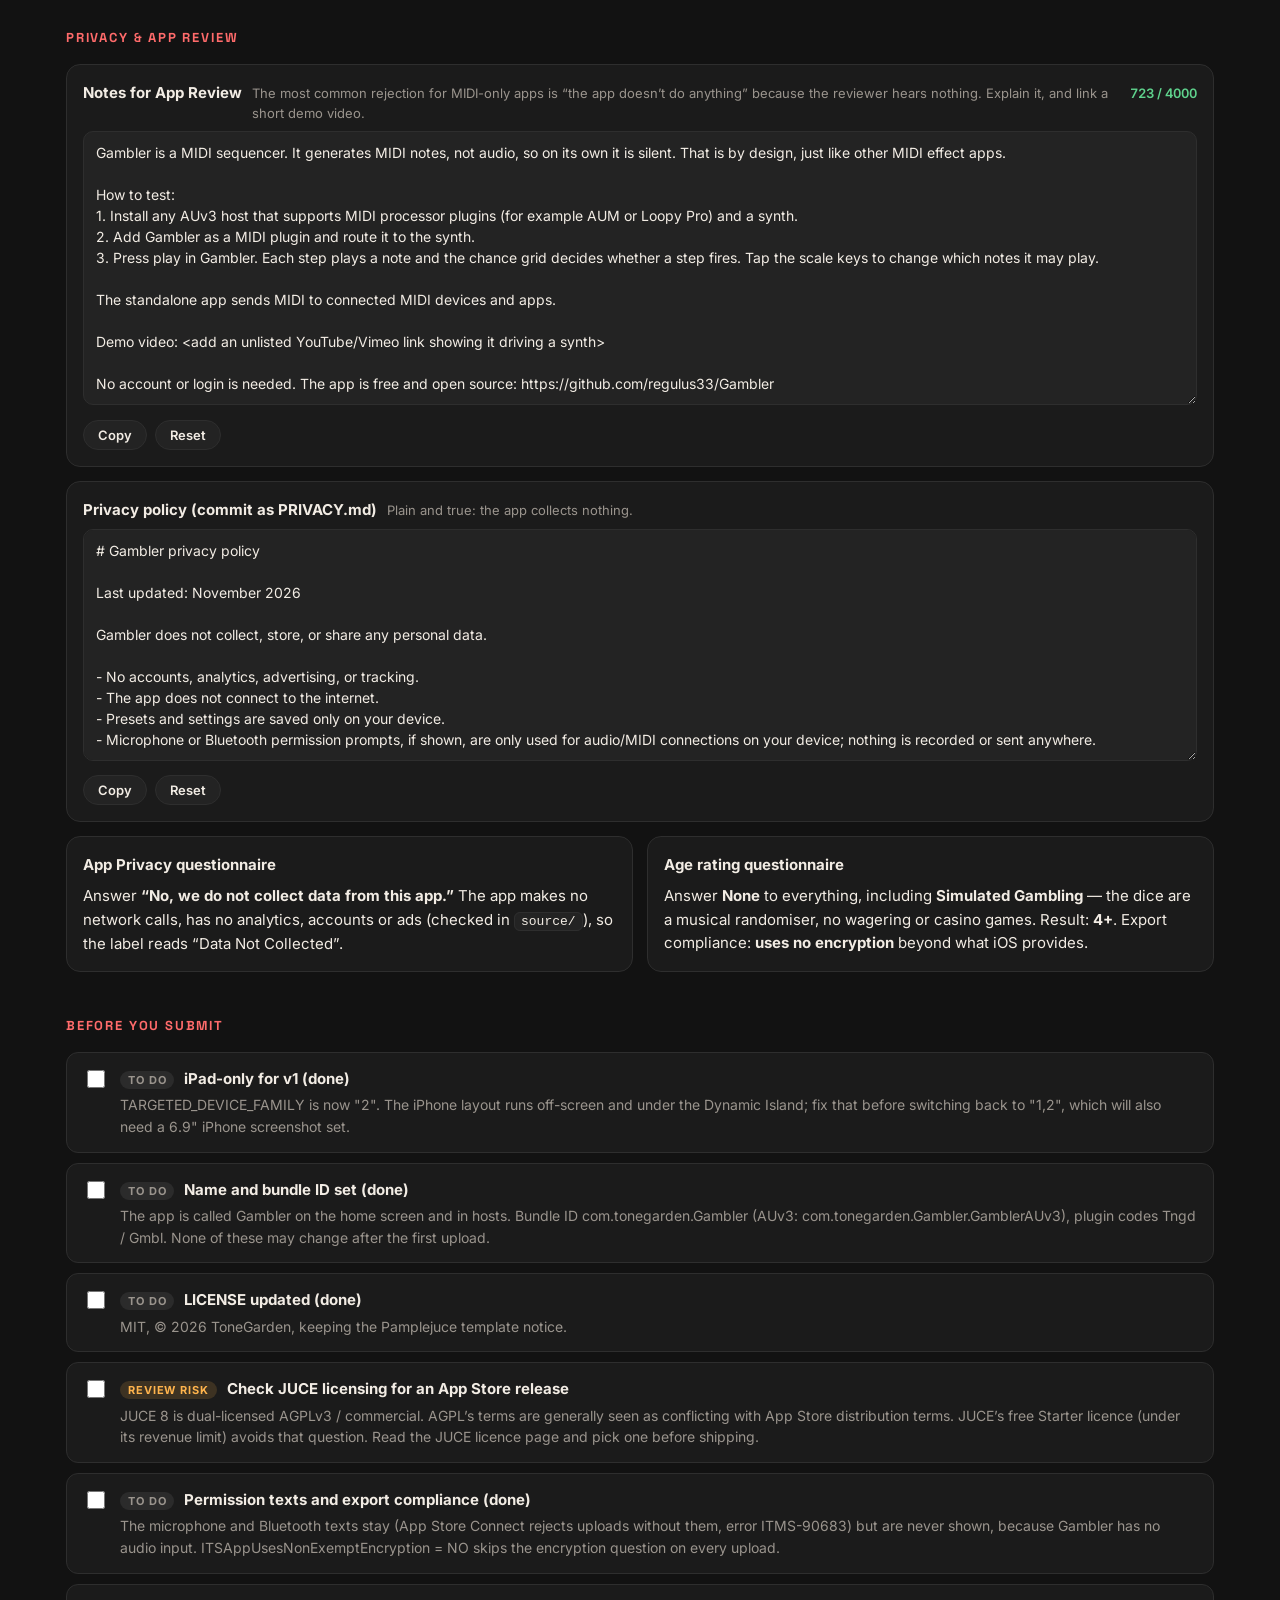
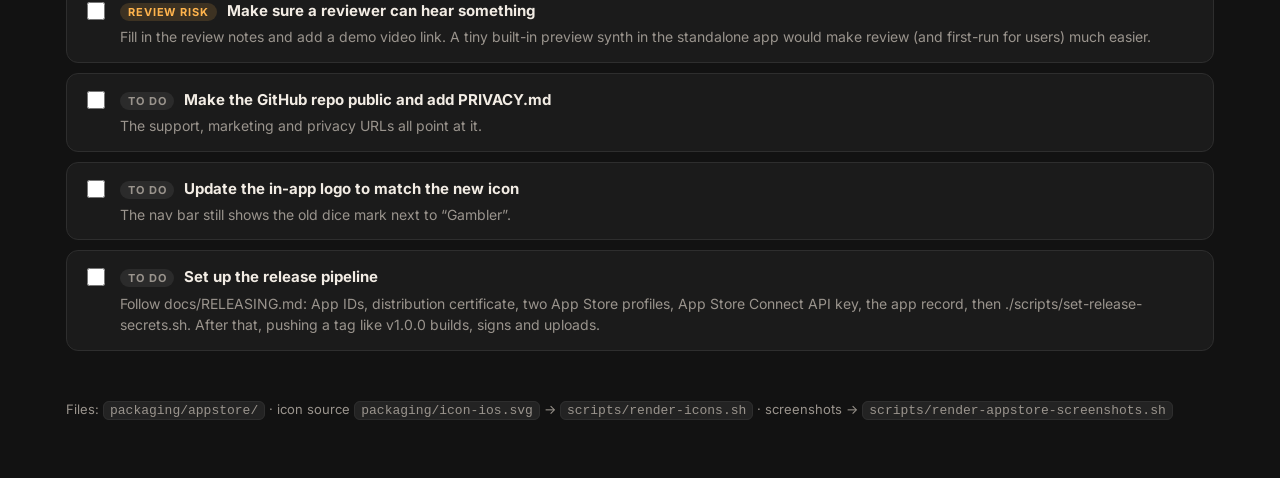
==== commit 3f6b55c7: "Add iOS release pipeline (GitHub Actions → App Store Connect); rename to Gambler, set bundle ID and " ====
--- a/packaging/appstore/index.html
+++ b/packaging/appstore/index.html
@@ -154,7 +154,7 @@
           <table class="info">
             <tr><td>Seller</td><td data-bind="seller"></td></tr>
             <tr><td>Category</td><td>Music</td></tr>
-            <tr><td>Compatibility</td><td>iPad · iOS 15.0 or later</td></tr>
+            <tr><td>Compatibility</td><td>iPad · iPadOS 15.0 or later</td></tr>
             <tr><td>Languages</td><td>English</td></tr>
             <tr><td>Age Rating</td><td>4+</td></tr>
             <tr><td>Copyright</td><td data-bind="copyright"></td></tr>
@@ -259,8 +259,8 @@
     value: 'generative,random,auv3,step,melody,scale,arpeggiator,dice,pattern,chord,quantize,riff,improvise' },
   { id: 'whatsnew', label: 'What’s New (version notes)', limit: 4000, rows: 3, hint: 'Not shown for the very first version, but fill it in from 1.0.1 onwards.',
     value: 'First release. Thanks for trying Gambler. Found a bug or have an idea? Open an issue on GitHub.' },
-  { id: 'seller', label: 'Seller / developer name', limit: 0, hint: 'Comes from your Apple Developer account. An individual account shows your legal name, not “ToneGarden”.',
-    value: 'ToneGarden' },
+  { id: 'seller', label: 'Seller / developer name', limit: 0, hint: 'Comes from your Apple Developer account (individual), so it shows as your name.',
+    value: 'Zachary Rowden' },
   { id: 'copyright', label: 'Copyright', limit: 0, hint: 'Year and owner.', value: '© 2026 ToneGarden' },
   { id: 'support', label: 'Support URL', limit: 0, hint: 'Required. GitHub Issues works if the repo is public.', value: REPO + '/issues' },
   { id: 'marketing', label: 'Marketing URL', limit: 0, hint: 'Optional.', value: REPO },
@@ -303,19 +303,19 @@
 const CHECKS = [
   { tag: 'todo', title: 'iPad-only for v1 (done)',
     body: 'TARGETED_DEVICE_FAMILY is now "2". The iPhone layout runs off-screen and under the Dynamic Island; fix that before switching back to "1,2", which will also need a 6.9" iPhone screenshot set.' },
-  { tag: 'block', title: 'App name shows as “Gambler2”',
-    body: 'PRODUCT_NAME is “Gambler2”, so that’s the home-screen label and what hosts list. Change PRODUCT_NAME (or set CFBundleDisplayName) to “Gambler”. The bundle ID com.ToneGarden.Gambler2 can stay but cannot change after the first upload — decide now.' },
+  { tag: 'todo', title: 'Name and bundle ID set (done)',
+    body: 'The app is called Gambler on the home screen and in hosts. Bundle ID com.tonegarden.Gambler (AUv3: com.tonegarden.Gambler.GamblerAUv3), plugin codes Tngd / Gmbl. None of these may change after the first upload.' },
   { tag: 'todo', title: 'LICENSE updated (done)',
     body: 'MIT, © 2026 ToneGarden, keeping the Pamplejuce template notice.' },
   { tag: 'risk', title: 'Check JUCE licensing for an App Store release',
     body: 'JUCE 8 is dual-licensed AGPLv3 / commercial. AGPL’s terms are generally seen as conflicting with App Store distribution terms. JUCE’s free Starter licence (under its revenue limit) avoids that question. Read the JUCE licence page and pick one before shipping.' },
-  { tag: 'risk', title: 'Remove the microphone permission if you don’t use audio input',
-    body: 'Info-iOS.plist asks for microphone access. A MIDI-only app requesting the mic can be flagged under the privacy guidelines. Remove NSMicrophoneUsageDescription (and the Bluetooth strings if you don’t add BLE MIDI pairing) unless something actually uses them.' },
+  { tag: 'todo', title: 'Permission texts and export compliance (done)',
+    body: 'The microphone and Bluetooth texts stay (App Store Connect rejects uploads without them, error ITMS-90683) but are never shown, because Gambler has no audio input. ITSAppUsesNonExemptEncryption = NO skips the encryption question on every upload.' },
   { tag: 'risk', title: 'Make sure a reviewer can hear something',
     body: 'Fill in the review notes and add a demo video link. A tiny built-in preview synth in the standalone app would make review (and first-run for users) much easier.' },
   { tag: 'todo', title: 'Make the GitHub repo public and add PRIVACY.md', body: 'The support, marketing and privacy URLs all point at it.' },
     { tag: 'todo', title: 'Update the in-app logo to match the new icon', body: 'The nav bar still shows the old dice mark next to “Gambler”.' },
-  { tag: 'todo', title: 'Release build + archive', body: 'Xcode → Any iOS Device → Product → Archive → Distribute App → App Store Connect. Bump VERSION / build number for each upload.' },
+  { tag: 'todo', title: 'Set up the release pipeline', body: 'Follow docs/RELEASING.md: App IDs, distribution certificate, two App Store profiles, App Store Connect API key, the app record, then ./scripts/set-release-secrets.sh. After that, pushing a tag like v1.0.0 builds, signs and uploads.' },
 ];
 
 // ---- state (per-browser convenience only) ----
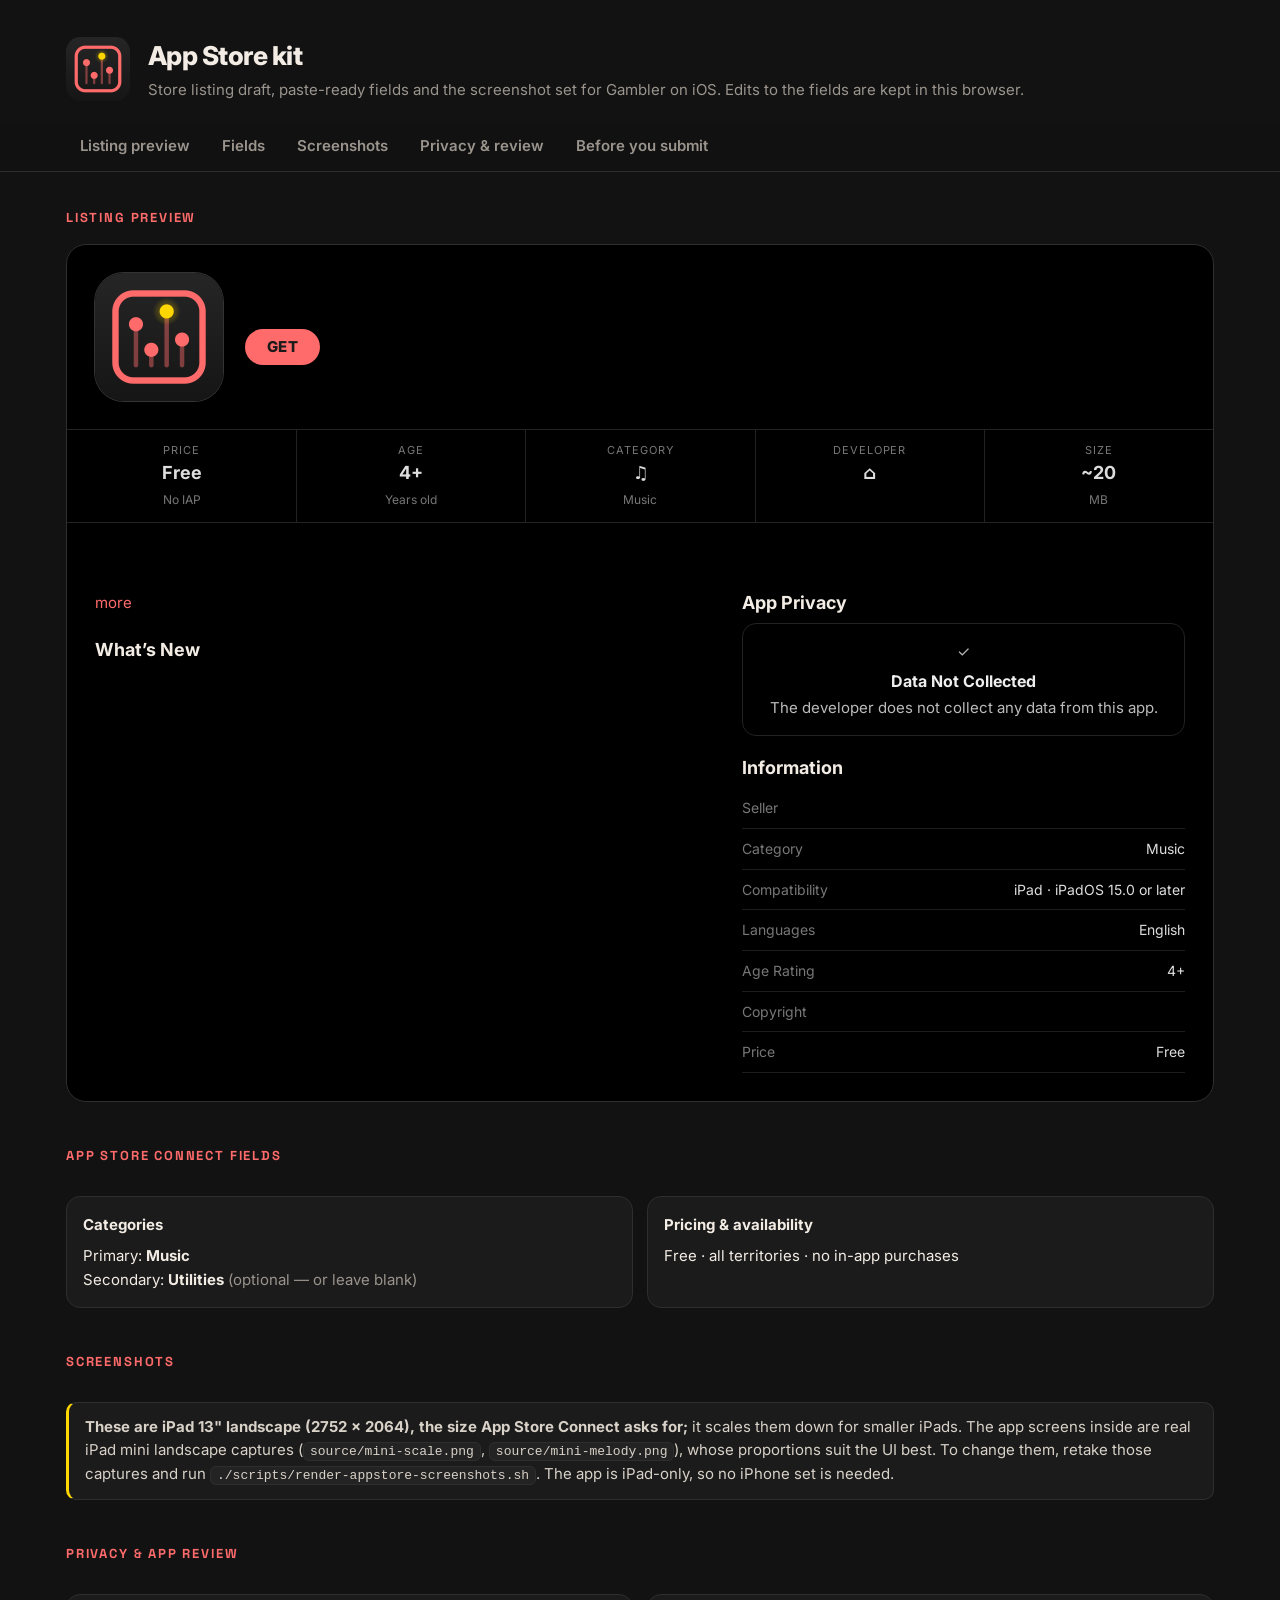
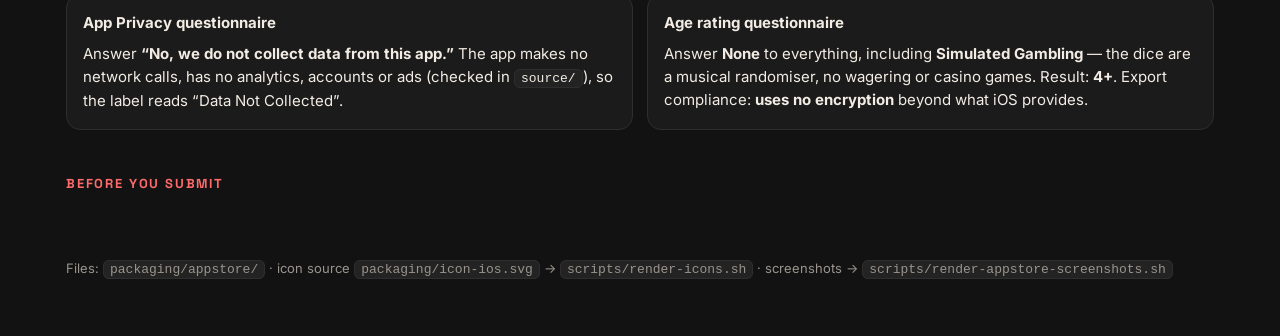
==== commit 739bf605: "Add the demo video link to the App Review notes" ====
--- a/packaging/appstore/index.html
+++ b/packaging/appstore/index.html
@@ -275,27 +275,27 @@
 `Gambler is a MIDI sequencer. It generates MIDI notes, not audio, so on its own it is silent. That is by design, just like other MIDI effect apps.
 
 How to test:
-1. Install any AUv3 host that supports MIDI processor plugins (for example AUM or Loopy Pro) and a synth.
+1. Install any AUv3 host that supports MIDI processor plugins (for example Drambo, AUM or Loopy Pro) and a synth.
 2. Add Gambler as a MIDI plugin and route it to the synth.
 3. Press play in Gambler. Each step plays a note and the chance grid decides whether a step fires. Tap the scale keys to change which notes it may play.
 
 The standalone app sends MIDI to connected MIDI devices and apps.
 
-Demo video: <add an unlisted YouTube/Vimeo link showing it driving a synth>
+Demo video (Gambler driving a synth inside Drambo): https://youtu.be/lDa8vCm5IKo
 
 No account or login is needed. The app is free and open source: ${REPO}` },
   { id: 'privacypolicy', label: 'Privacy policy (commit as PRIVACY.md)', limit: 0, rows: 10, hint: 'Plain and true: the app collects nothing.',
     value:
-`# Gambler privacy policy
+# Gambler privacy policy
 
 Last updated: November 2026
 
-Gambler does not collect, store, or share any personal data.
-
-- No accounts, analytics, advertising, or tracking.
-- The app does not connect to the internet.
+Gambler does not collect, store or share any personal data.
+
+- No accounts, analytics, advertising or tracking.
+- The app does not send anything over the internet. The only exception is **⋯ → Report a bug**, which opens a GitHub page in your browser; nothing is sent unless you submit the form there yourself.
 - Presets and settings are saved only on your device.
-- Microphone or Bluetooth permission prompts, if shown, are only used for audio/MIDI connections on your device; nothing is recorded or sent anywhere.
+- If iOS ever shows a microphone or Bluetooth permission prompt, it is only for audio or MIDI connections on your device. Nothing is recorded or sent anywhere.
 
 Questions: open an issue at ${REPO}/issues` },
 ];
@@ -311,10 +311,10 @@
     body: 'JUCE 8 is dual-licensed AGPLv3 / commercial. AGPL’s terms are generally seen as conflicting with App Store distribution terms. JUCE’s free Starter licence (under its revenue limit) avoids that question. Read the JUCE licence page and pick one before shipping.' },
   { tag: 'todo', title: 'Permission texts and export compliance (done)',
     body: 'The microphone and Bluetooth texts stay (App Store Connect rejects uploads without them, error ITMS-90683) but are never shown, because Gambler has no audio input. ITSAppUsesNonExemptEncryption = NO skips the encryption question on every upload.' },
-  { tag: 'risk', title: 'Make sure a reviewer can hear something',
-    body: 'Fill in the review notes and add a demo video link. A tiny built-in preview synth in the standalone app would make review (and first-run for users) much easier.' },
+  { tag: 'todo', title: 'Make sure a reviewer can hear something (done)',
+    body: 'The review notes explain that Gambler is MIDI-only and link the Drambo demo video. A tiny built-in preview synth in the standalone app would make review (and first-run for users) much easier.' },
   { tag: 'todo', title: 'Make the GitHub repo public and add PRIVACY.md', body: 'The support, marketing and privacy URLs all point at it.' },
-    { tag: 'todo', title: 'Update the in-app logo to match the new icon', body: 'The nav bar still shows the old dice mark next to “Gambler”.' },
+  { tag: 'todo', title: 'Update the in-app logo to match the new icon (done)', body: 'The nav bar shows the Odds mark next to “Gambler”.' },
   { tag: 'todo', title: 'Set up the release pipeline', body: 'Follow docs/RELEASING.md: App IDs, distribution certificate, two App Store profiles, App Store Connect API key, the app record, then ./scripts/set-release-secrets.sh. After that, pushing a tag like v1.0.0 builds, signs and uploads.' },
 ];
 
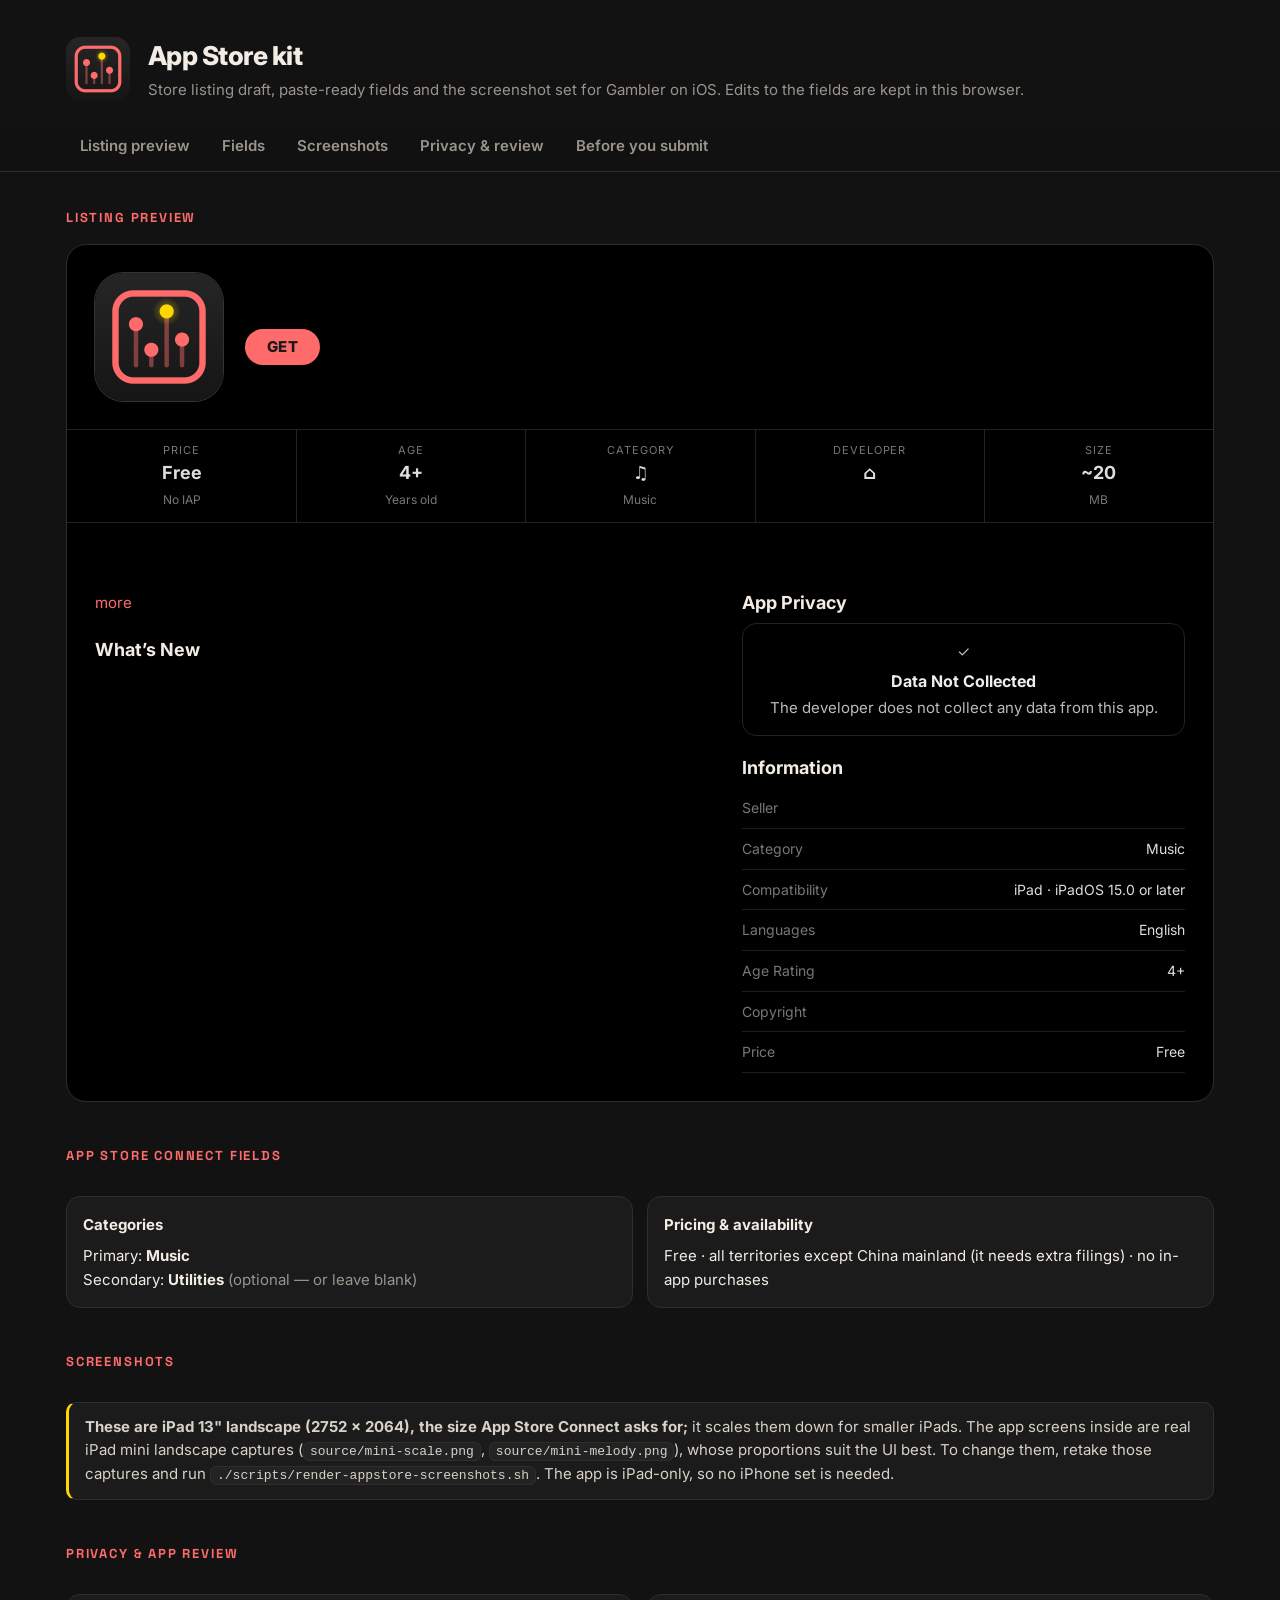
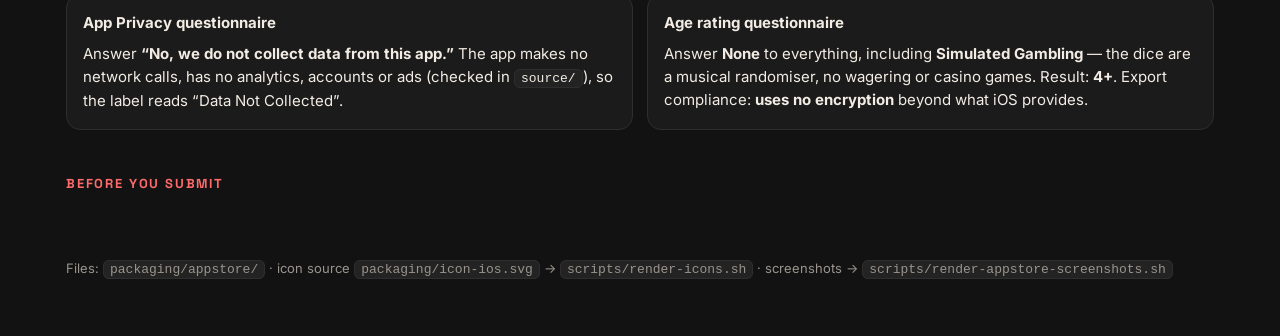
==== commit 2e35f14a: "Note in the App Store kit that China mainland is left out for now" ====
--- a/packaging/appstore/index.html
+++ b/packaging/appstore/index.html
@@ -176,7 +176,7 @@
       </div>
       <div class="field">
         <div class="fhead"><b>Pricing &amp; availability</b></div>
-        Free · all territories · no in-app purchases
+        Free · all territories except China mainland (it needs extra filings) · no in-app purchases
       </div>
     </div>
   </section>
@@ -307,8 +307,8 @@
     body: 'The app is called Gambler on the home screen and in hosts. Bundle ID com.tonegarden.Gambler (AUv3: com.tonegarden.Gambler.GamblerAUv3), plugin codes Tngd / Gmbl. None of these may change after the first upload.' },
   { tag: 'todo', title: 'LICENSE updated (done)',
     body: 'MIT, © 2026 ToneGarden, keeping the Pamplejuce template notice.' },
-  { tag: 'risk', title: 'Check JUCE licensing for an App Store release',
-    body: 'JUCE 8 is dual-licensed AGPLv3 / commercial. AGPL’s terms are generally seen as conflicting with App Store distribution terms. JUCE’s free Starter licence (under its revenue limit) avoids that question. Read the JUCE licence page and pick one before shipping.' },
+  { tag: 'todo', title: 'JUCE licence (done)',
+    body: 'App Store builds use JUCE under the free Starter licence (revenue limit $20k/year across everything you sell that uses JUCE). Gambler’s own code stays MIT; the README says so.' },
   { tag: 'todo', title: 'Permission texts and export compliance (done)',
     body: 'The microphone and Bluetooth texts stay (App Store Connect rejects uploads without them, error ITMS-90683) but are never shown, because Gambler has no audio input. ITSAppUsesNonExemptEncryption = NO skips the encryption question on every upload.' },
   { tag: 'todo', title: 'Make sure a reviewer can hear something (done)',
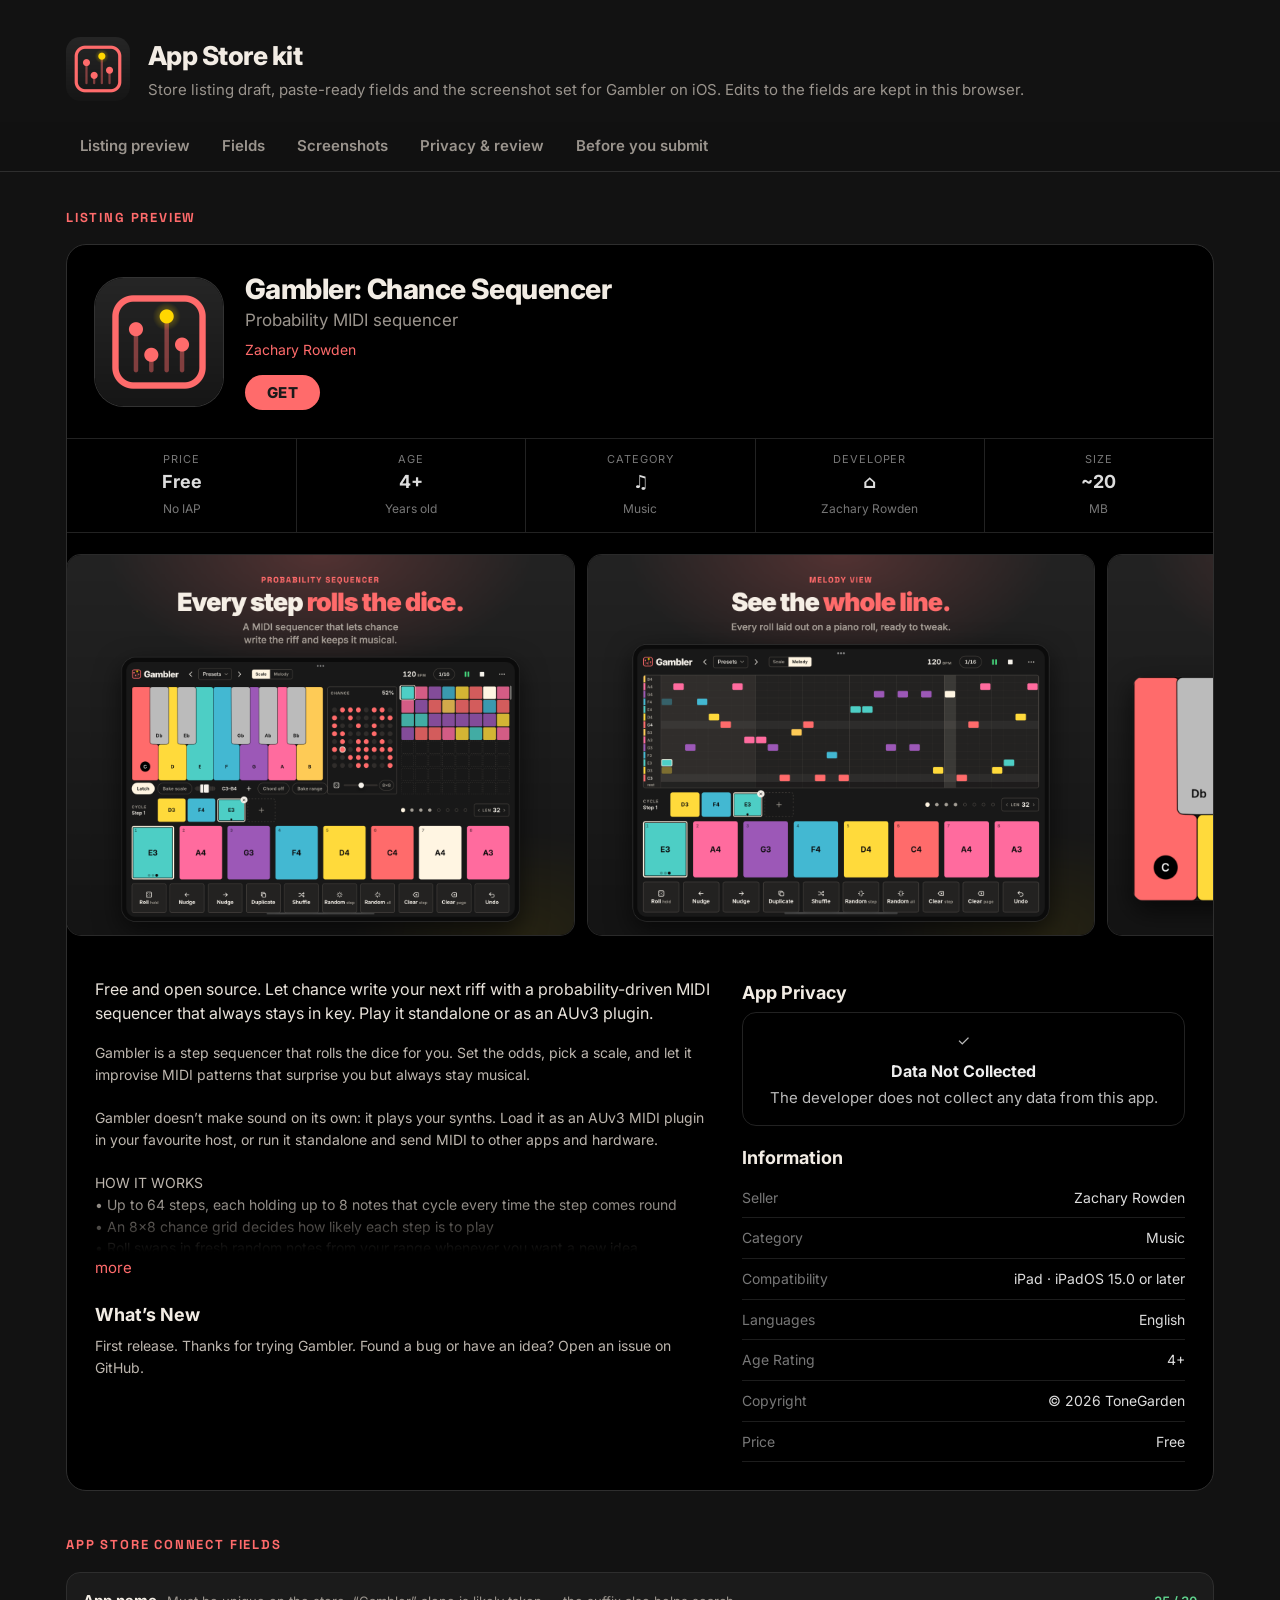
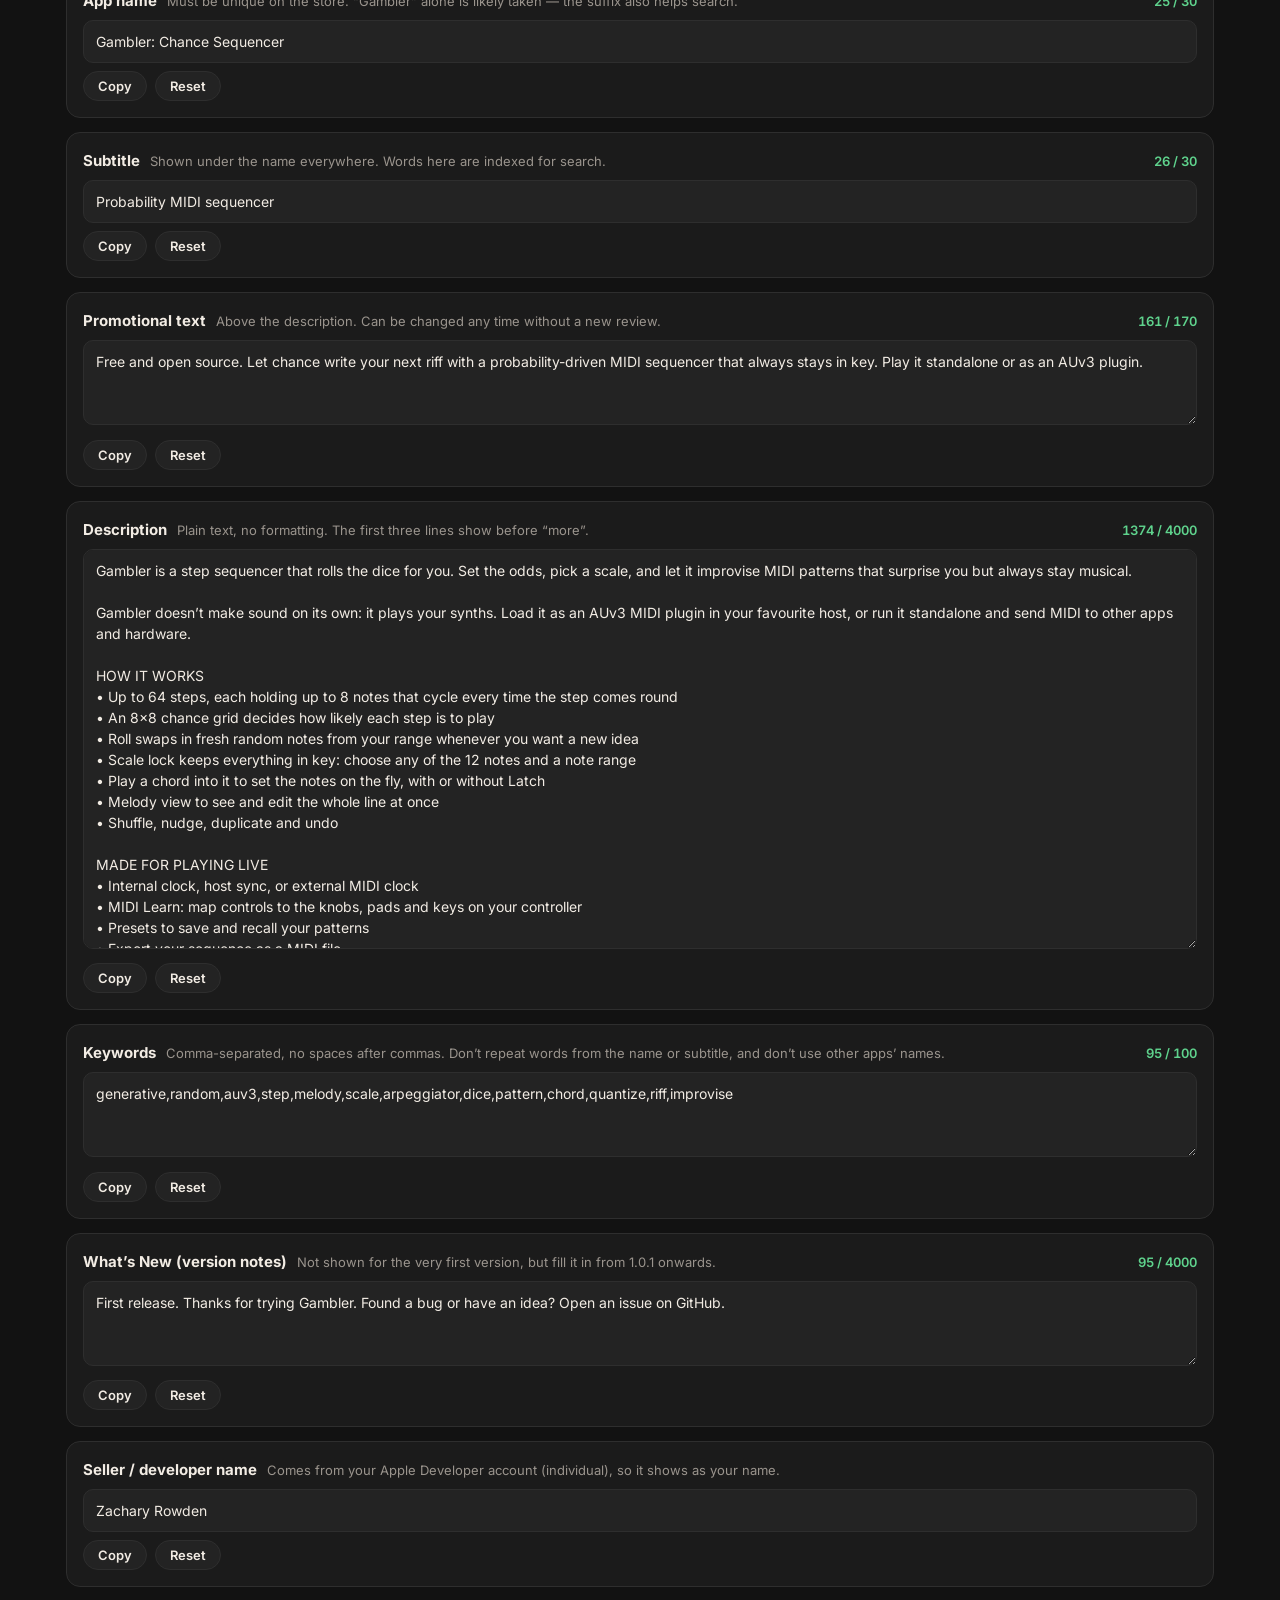
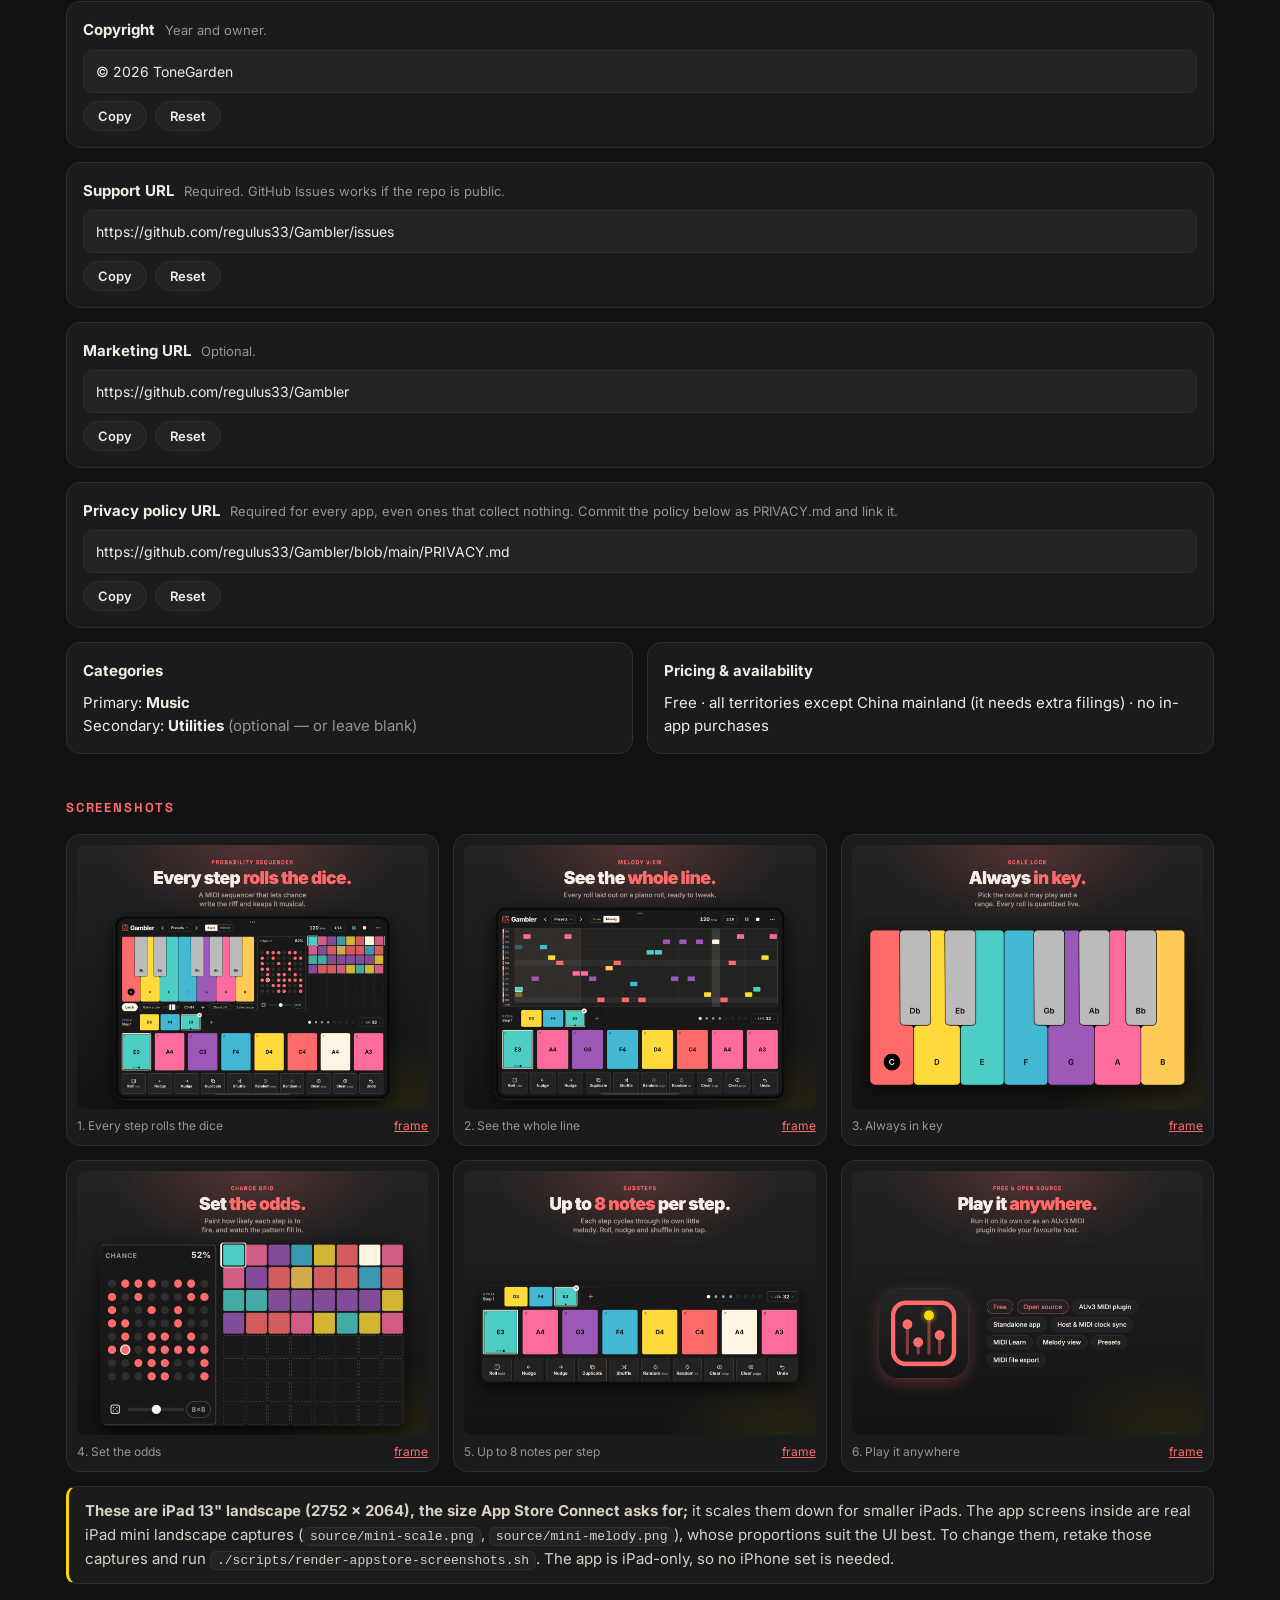
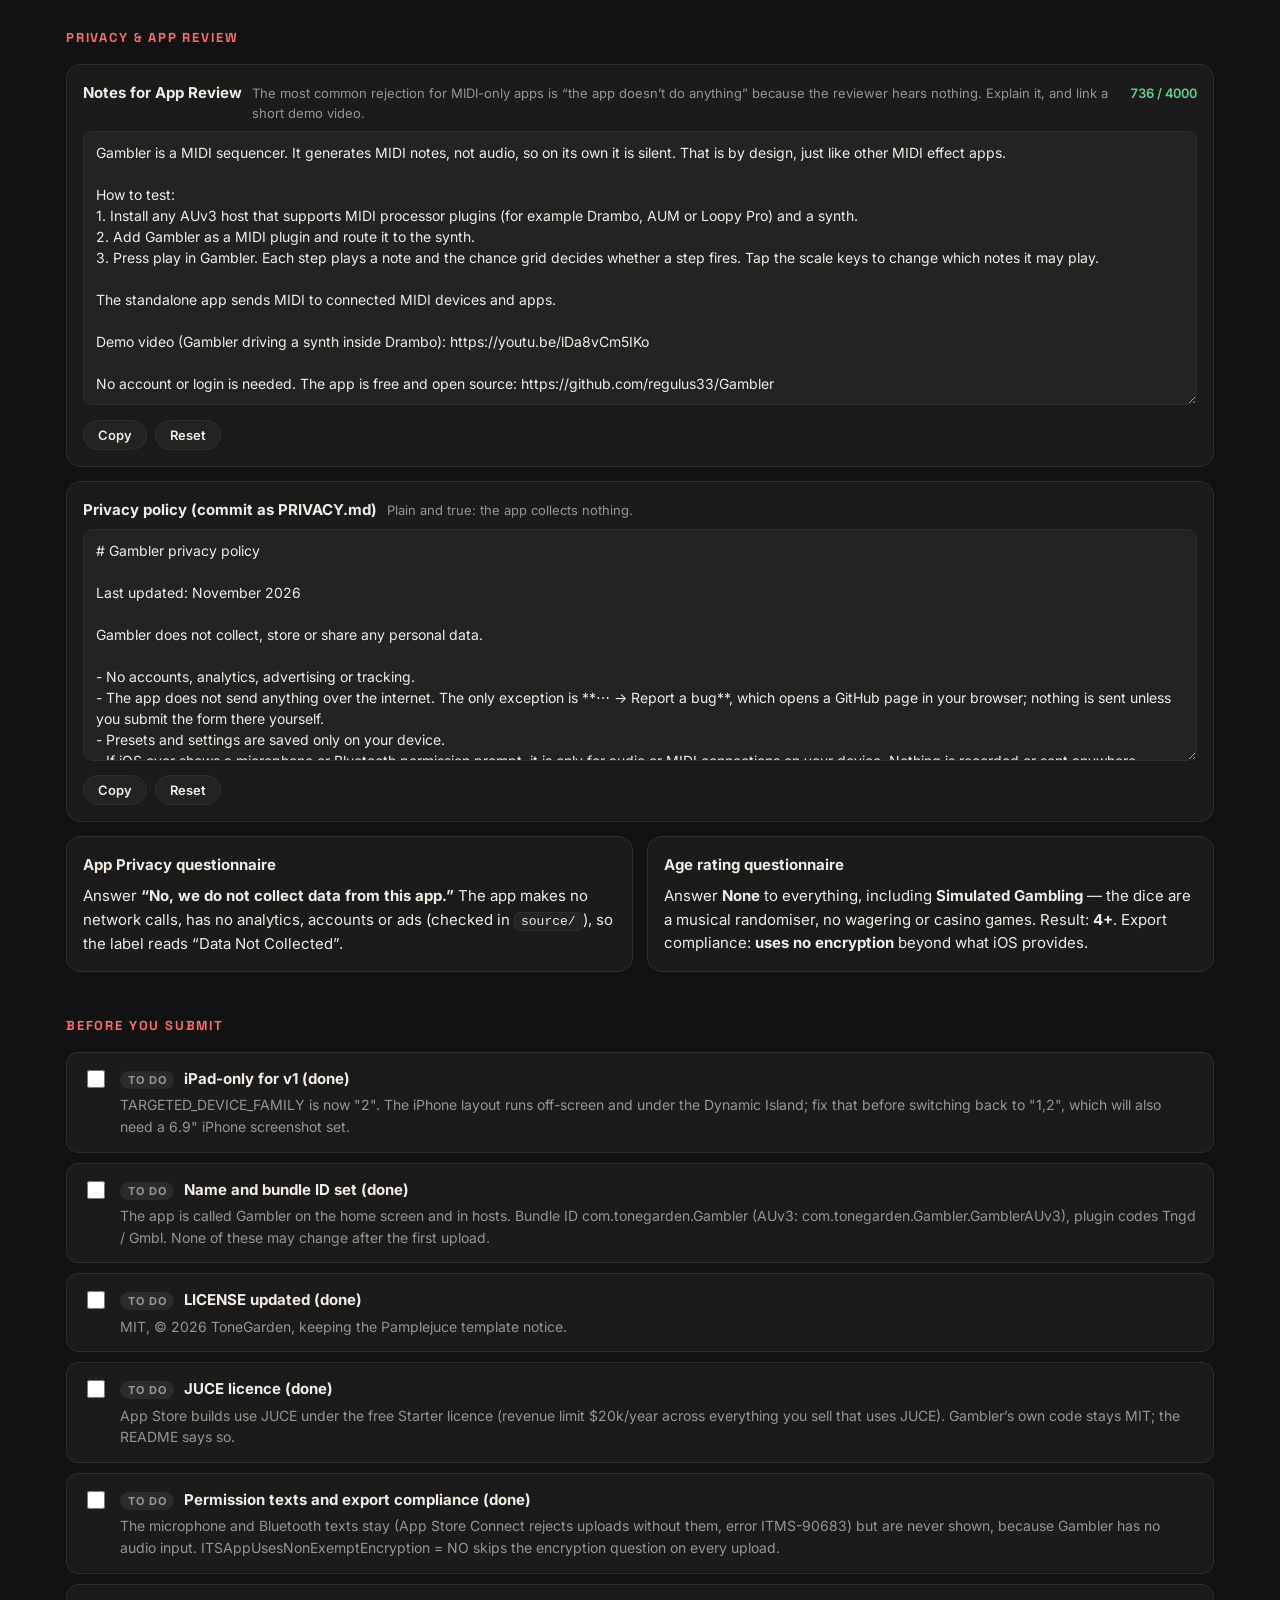
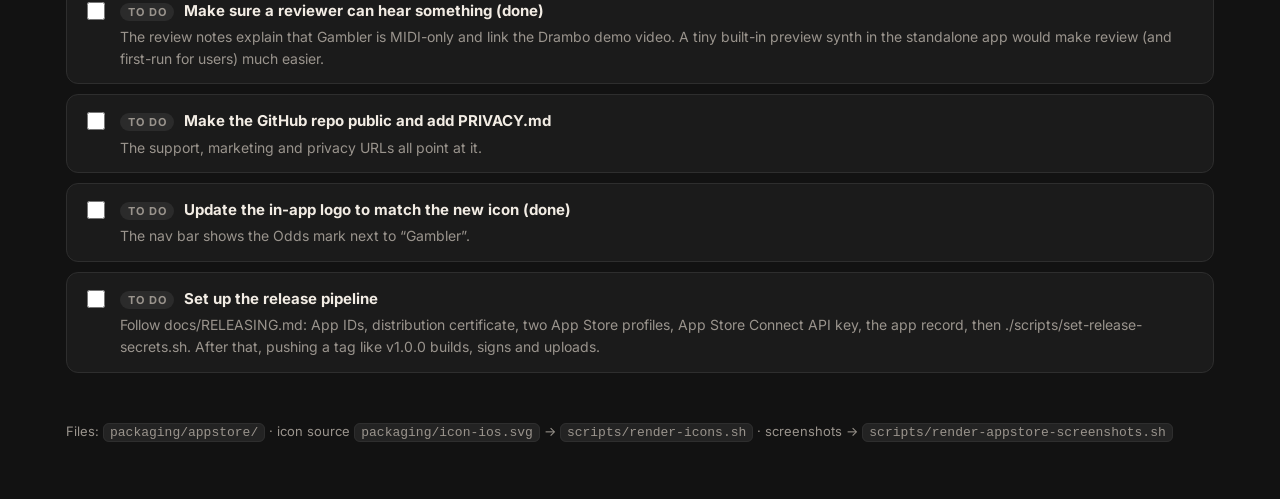
==== commit ece5fc37: "Fix the App Store kit page not rendering its fields and screenshots" ====
--- a/packaging/appstore/index.html
+++ b/packaging/appstore/index.html
@@ -286,7 +286,7 @@
 No account or login is needed. The app is free and open source: ${REPO}` },
   { id: 'privacypolicy', label: 'Privacy policy (commit as PRIVACY.md)', limit: 0, rows: 10, hint: 'Plain and true: the app collects nothing.',
     value:
-# Gambler privacy policy
+`# Gambler privacy policy
 
 Last updated: November 2026
 
